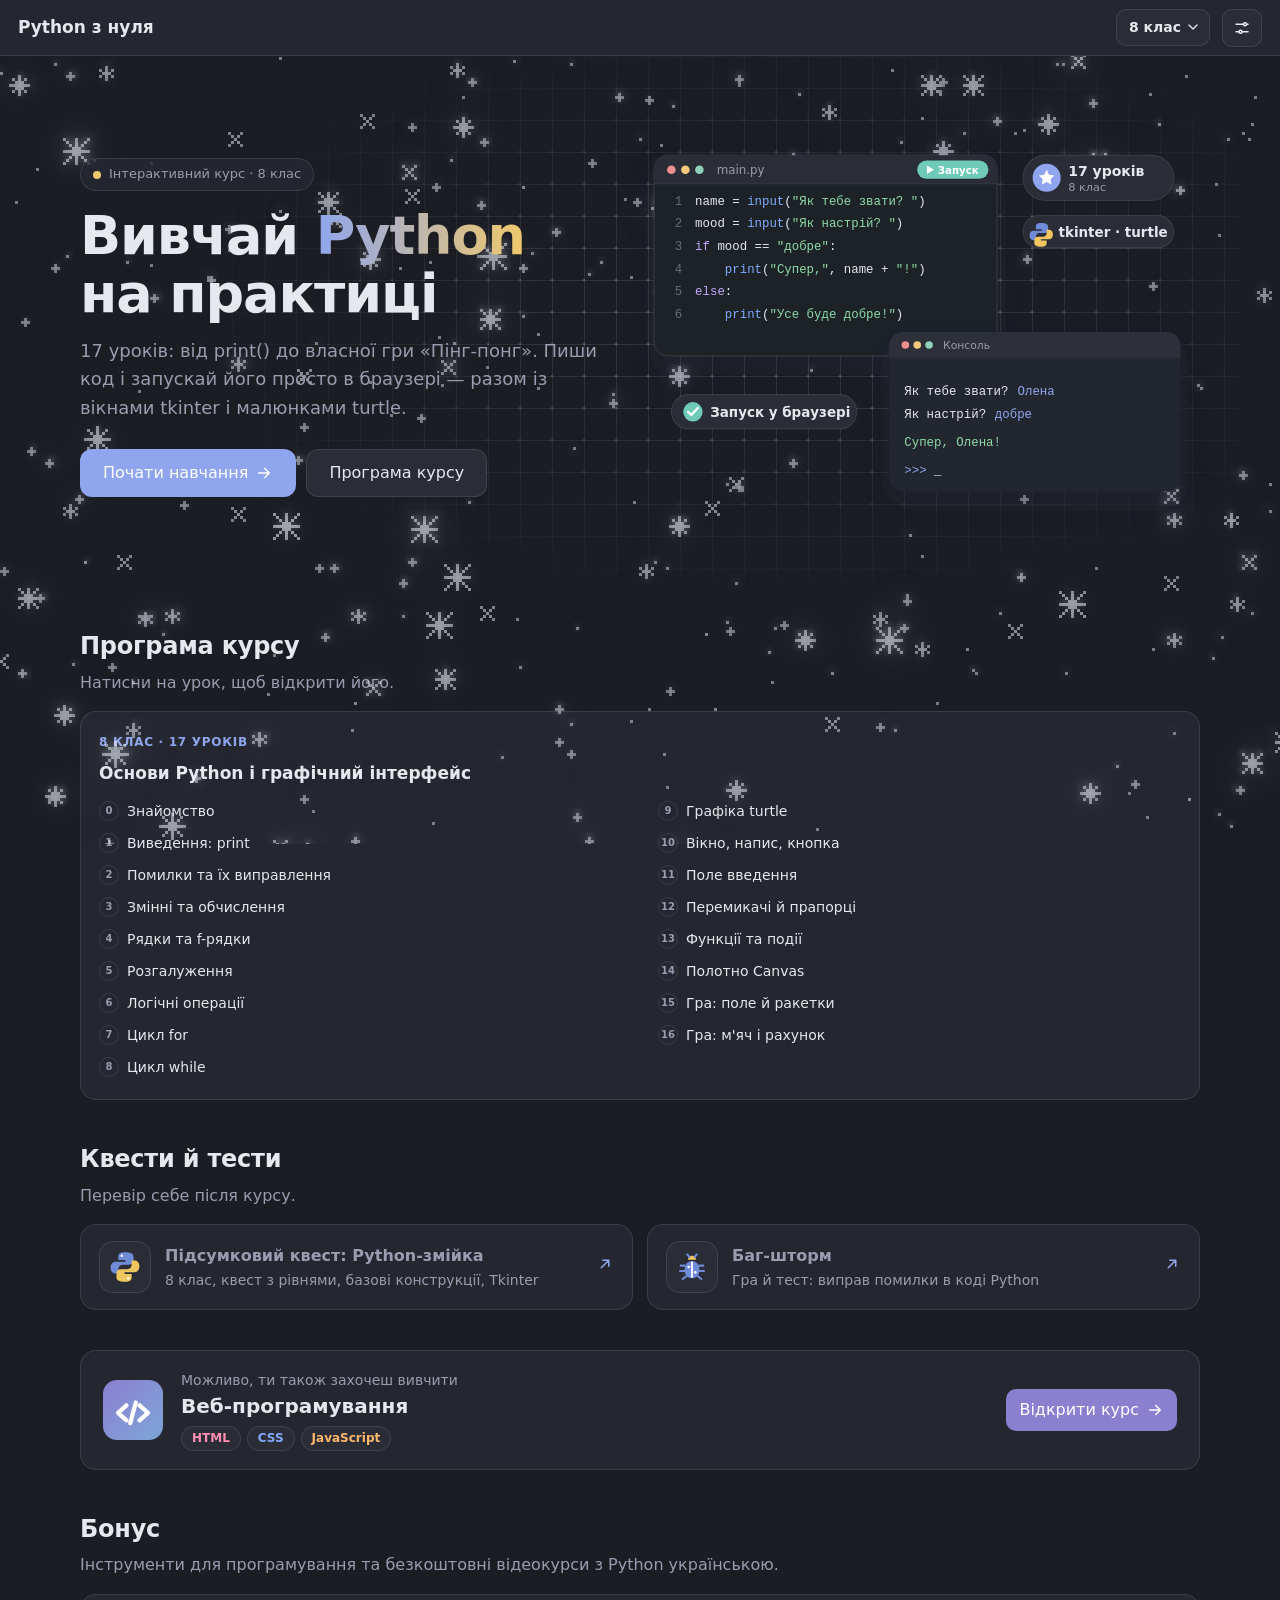
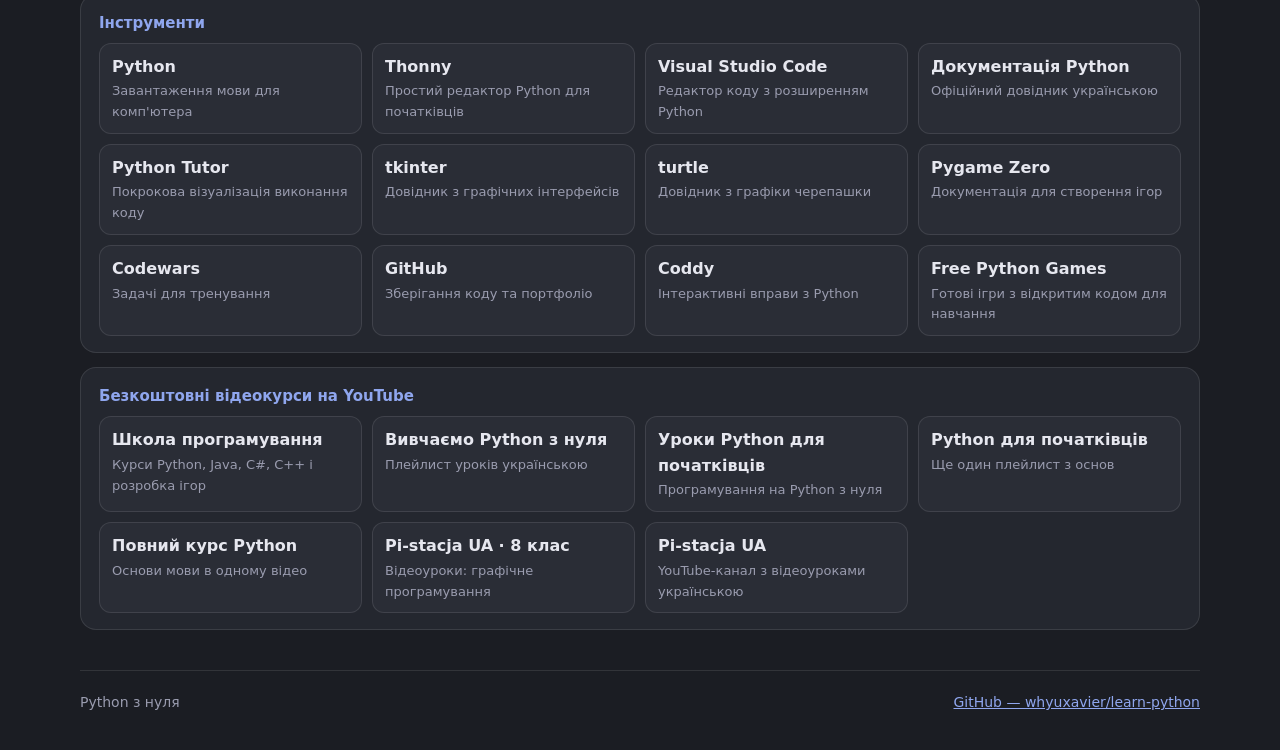
==== index.html @ 12833eaa "Здача роботи з класом і балом 1–12; надсилання в Google Таблицю вчителя (з чергою без інтернету) Co-" ====
<!DOCTYPE html>
<html lang="uk">
<head>
<meta charset="UTF-8">
<meta name="viewport" content="width=device-width, initial-scale=1.0">
<title>Python з нуля · 8 клас — безкоштовний курс програмування українською</title>
<link rel="icon" type="image/svg+xml" href="data:image/svg+xml,%3Csvg xmlns='http://www.w3.org/2000/svg' viewBox='0 0 64 64'%3E%3Cdefs%3E%3ClinearGradient id='g' x1='0' y1='0' x2='1' y2='1'%3E%3Cstop offset='0' stop-color='%236f8ad6'/%3E%3Cstop offset='1' stop-color='%2394a9e6'/%3E%3C/linearGradient%3E%3C/defs%3E%3Crect width='64' height='64' rx='15' fill='url(%23g)'/%3E%3Cpath d='M32 10c-9 0-11 3-11 7v6h12v3H15c-5 0-8 4-8 10s3 10 8 10h5v-7c0-5 3-8 8-8h11c4 0 7-3 7-7v-7c0-4-4-7-14-7z' fill='%23fff'/%3E%3Cpath d='M32 54c9 0 11-3 11-7v-6H31v-3h18c5 0 8-4 8-10s-3-10-8-10h-5v7c0 5-3 8-8 8H25c-4 0-7 3-7 7v7c0 4 4 7 14 7z' fill='%23f0c75e'/%3E%3Ccircle cx='27' cy='16' r='2.2' fill='%236f8ad6'/%3E%3Ccircle cx='37' cy='48' r='2.2' fill='%236f8ad6'/%3E%3C/svg%3E">
<meta name="description" content="Python з нуля для 8 класу — безкоштовний інтерактивний курс Python українською: 17 уроків, теорія, приклади й завдання, код запускається просто в браузері.">
<link rel="canonical" href="https://whyuxavier.github.io/learn-python/">
<link rel="manifest" href="manifest.json">
<meta name="theme-color" content="#6f8ad6">
<link rel="apple-touch-icon" href="icons/apple-touch-icon.png">
<meta name="apple-mobile-web-app-capable" content="yes">
<meta name="mobile-web-app-capable" content="yes">
<meta name="apple-mobile-web-app-title" content="Python 8 клас">
<meta property="og:type" content="website">
<meta property="og:locale" content="uk_UA">
<meta property="og:title" content="Python з нуля · 8 клас">
<meta property="og:description" content="17 інтерактивних уроків Python для 8 класу: пиши й запускай код просто в браузері.">
<meta property="og:url" content="https://whyuxavier.github.io/learn-python/">
<script type="application/ld+json">{"@context":"https://schema.org","@type":"Course","name":"Python з нуля · 8 клас","description":"Безкоштовний інтерактивний курс Python українською: 17 уроків з теорією, прикладами й практичними завданнями, код виконується в браузері.","inLanguage":"uk","url":"https://whyuxavier.github.io/learn-python/","isAccessibleForFree":true,"provider":{"@type":"Person","name":"Олександр Мрочко","url":"https://github.com/whyuxavier"},"hasCourseInstance":{"@type":"CourseInstance","courseMode":"online","courseWorkload":"PT32H"},"offers":{"@type":"Offer","price":"0","priceCurrency":"UAH","category":"Free"}}</script>
<link href="https://fonts.cdnfonts.com/css/fixel-display" rel="stylesheet">
<script>(()=>{try{const n=navigator,lite=(n.hardwareConcurrency&&n.hardwareConcurrency<=2)||(n.deviceMemory&&n.deviceMemory<=4)||matchMedia('(prefers-reduced-motion: reduce)').matches;
 if(lite)document.documentElement.classList.add('lite')}catch(e){}})();</script>
<link rel="stylesheet" href="style.css">
</head>
<body class="home">
<div class="app">
<header>
 <button class="ib" id="menu" aria-label="Меню курсу" aria-expanded="false"><svg viewBox="0 0 24 24"><path d="M4 6h16M4 12h16M4 18h16"/></svg></button>
 <h1><button id="logo" title="На головну">Python з нуля</button></h1>
 <div class="gsw"><button class="gsb" id="gsb" aria-haspopup="true" aria-expanded="false" aria-controls="gpop" title="Обрати клас">8 клас<svg viewBox="0 0 24 24" aria-hidden="true"><path d="M6 9l6 6 6-6"/></svg></button>
  <nav class="gpop" id="gpop" hidden aria-label="Курси"><a aria-current="page"><b>8 клас</b><span>Основи Python і вікна tkinter</span></a><a href="../learn-python-9/"><b>9 клас</b><span>Списки, словники, файли й ігри</span></a></nav></div>
 <button class="ib" id="homeBtn" hidden aria-label="На головну" title="На головну"><svg viewBox="0 0 24 24"><path d="M4 11l8-7 8 7M6 9.5V20h12V9.5"/></svg></button>
 <button class="ib sch" id="schB" hidden aria-label="Шкільний режим увімкнено" title="Шкільний режим: прогрес зникне після закриття браузера"><svg viewBox="0 0 24 24"><path d="M3 10l9-5 9 5-9 5z"/><path d="M7 12.5V17c0 1.2 2.2 2.5 5 2.5s5-1.3 5-2.5v-4.5"/></svg></button>
 <button class="ib" id="instB" hidden aria-label="Встановити застосунок" title="Встановити як застосунок"><svg viewBox="0 0 24 24"><rect x="6" y="2.5" width="12" height="19" rx="2.5"/><path d="M12 7v7M9 11l3 3 3-3M10.5 18.5h3"/></svg></button>
 <button class="ib" id="info" aria-label="Панель керування" title="Панель керування"><svg viewBox="0 0 24 24"><path d="M4 7h10M18 7h2M4 17h4M12 17h8"/><circle cx="16" cy="7" r="2"/><circle cx="10" cy="17" r="2"/></svg></button>
</header>
<aside id="side" aria-label="Навігація курсу">
 <button class="navh" id="navHome"><svg viewBox="0 0 24 24"><path d="M4 11l8-7 8 7M6 9.5V20h12V9.5"/></svg>Головна</button>
 <div class="pc"><span id="pct">0%</span><span id="cnt">0 / 17</span></div>
 <div class="pb" role="progressbar" aria-valuemin="0" aria-valuemax="100" id="pbar"><i></i></div>
 <nav id="nav"></nav>
</aside>
<main>
 <section class="col" id="lw" aria-label="Урок"><div class="card lh"><div class="lt" role="tablist" aria-label="Розділ уроку" id="ltabs"><button class="tab" role="tab" id="t-th" data-t="th" aria-controls="p-th">Теорія</button><button class="tab" role="tab" id="t-tk" data-t="tk" aria-controls="p-tk">Завдання</button></div></div><div id="lesson"></div></section>
 <div class="rz" id="rz" role="separator" aria-orientation="vertical" aria-label="Змінити ширину панелей" tabindex="0"></div>
 <section class="ws" aria-label="Робоча область">
  <div class="pane" id="p-ed">
   <div class="ph">
    
    <div class="ftabs" role="tablist" id="ftabs"></div>
    <span class="grow"></span>
    <div class="more"><button class="ib" id="more" aria-label="Інші дії" title="Інші дії" aria-haspopup="menu" aria-expanded="false"><svg viewBox="0 0 24 24"><circle cx="5" cy="12" r="1.3"/><circle cx="12" cy="12" r="1.3"/><circle cx="19" cy="12" r="1.3"/></svg></button>
     <div class="mm" id="mm" role="menu" hidden>
      <button class="mi" id="share" role="menuitem"><svg viewBox="0 0 24 24"><path d="M10 14a4 4 0 0 0 5.7 0l3-3a4 4 0 0 0-5.7-5.7l-1 1"/><path d="M14 10a4 4 0 0 0-5.7 0l-3 3a4 4 0 0 0 5.7 5.7l1-1"/></svg>Здати роботу</button>
      <button class="mi" id="copy" role="menuitem"><svg viewBox="0 0 24 24"><rect x="9" y="9" width="11" height="11" rx="2"/><path d="M5 15V5a2 2 0 0 1 2-2h10"/></svg>Скопіювати код</button>
      <button class="mi" id="dl" role="menuitem"><svg viewBox="0 0 24 24"><path d="M12 4v11M7 10l5 5 5-5M5 20h14"/></svg>Завантажити код</button>
      <button class="mi" id="reset" role="menuitem"><svg viewBox="0 0 24 24"><path d="M3 12a9 9 0 1 0 3-6.7L3 8M3 3v5h5"/></svg>Почати спочатку</button>
     </div></div>
    <button class="btn stop" id="stop" hidden title="Зупинити програму"><svg viewBox="0 0 24 24"><rect x="6" y="6" width="12" height="12" rx="2"/></svg><span>Стоп</span></button>
    <button class="btn run" id="run" title="Запустити (Ctrl+Enter)"><svg viewBox="0 0 24 24"><path d="M7 5v14l12-7z"/></svg><span id="runTx">Запустити</span></button>
   </div>
   <div class="ed"><div id="gut" aria-hidden="true"></div><div class="cw"><div id="eband"></div><pre id="hl" aria-hidden="true"></pre><textarea id="ta" spellcheck="false" autocapitalize="off" autocomplete="off" autocorrect="off" wrap="off" aria-label="Код Python"></textarea></div></div>
  </div>
  <div class="rzh" id="rzh" role="separator" aria-orientation="horizontal" aria-label="Змінити висоту редактора" tabindex="0"></div>
  <div class="pane" id="p-out">
   <div class="ph"><h3 id="outT">Результат</h3>
    <button class="ib" id="clr" hidden aria-label="Очистити" title="Очистити"><svg viewBox="0 0 24 24"><path d="M4 7h16M10 11v6M14 11v6M6 7l1 13h10l1-13M9 7V4h6v3"/></svg></button></div>
   <div class="out" id="out"><div class="kp" id="kp" aria-label="Клавіші"></div><div id="wins"></div><div id="con" tabindex="-1" aria-live="polite"></div></div>
   <div class="pgz" id="pgz" hidden></div>
  </div>
 </section>
</main>
</div>
<div id="home">
<div class="hm">
 <section class="hero" aria-labelledby="hh">
  <div>
   <span class="ebd"><i></i>Інтерактивний курс · 8 клас</span>
   <h2 id="hh">Вивчай <span>Python</span> на практиці</h2>
   <p class="ld">17 уроків: від print() до власної гри «Пінг-понг». Пиши код і запускай його просто в браузері — разом із вікнами tkinter і малюнками turtle.</p>
   <div class="cta">
    <button class="btn pr lg" id="start"><span id="startTx">Почати навчання</span><svg viewBox="0 0 24 24"><path d="M5 12h14M13 6l6 6-6 6"/></svg></button>
    <a class="btn lg" href="#program" id="toProg">Програма курсу</a>
   </div>
   <div class="hpr" id="hpr" hidden><span id="hprTx"></span><div class="pb"><i id="hprBar"></i></div></div>
  </div>
  <div class="hart"><svg class="art" viewBox="0 0 520 400" role="img" aria-label="Редактор з кодом Python і консоль, де програма веде короткий діалог з користувачем">
 <defs><filter id="hsh" x="-15%" y="-15%" width="130%" height="140%"><feDropShadow dx="0" dy="10" stdDeviation="12" flood-color="#3c3c64" flood-opacity=".18"/></filter><clipPath id="hc0"><rect class="tp" x="52" y="73" width="225" height="18" style="animation-duration:0.74s;animation-delay:0.40s;animation-timing-function:steps(31)"/></clipPath><clipPath id="hc1"><rect class="tp" x="52" y="94" width="204" height="18" style="animation-duration:0.67s;animation-delay:1.22s;animation-timing-function:steps(28)"/></clipPath><clipPath id="hc2"><rect class="tp" x="52" y="115" width="141" height="18" style="animation-duration:0.46s;animation-delay:1.98s;animation-timing-function:steps(19)"/></clipPath><clipPath id="hc3"><rect class="tp" x="80" y="136" width="197" height="18" style="animation-duration:0.65s;animation-delay:2.51s;animation-timing-function:steps(27)"/></clipPath><clipPath id="hc4"><rect class="tp" x="52" y="157" width="43" height="18" style="animation-duration:0.12s;animation-delay:3.24s;animation-timing-function:steps(5)"/></clipPath><clipPath id="hc5"><rect class="tp" x="80" y="178" width="176" height="18" style="animation-duration:0.58s;animation-delay:3.44s;animation-timing-function:steps(24)"/></clipPath><clipPath id="ha1"><rect class="tp" x="351" y="250" width="41" height="17" style="animation-duration:0.30s;animation-delay:5.00s;animation-timing-function:steps(5)"/></clipPath><clipPath id="ha2"><rect class="tp" x="330" y="272" width="41" height="17" style="animation-duration:0.30s;animation-delay:5.75s;animation-timing-function:steps(5)"/></clipPath></defs>
 <g class="h-ed">
  <rect class="w" x="14" y="40" width="318" height="186" rx="13" filter="url(#hsh)"/>
  <path class="tb" d="M14.5 53a12.5 12.5 0 0 1 12.5-12.5h293a12.5 12.5 0 0 1 12.5 12.5v13h-318z"/>
  <line class="bl" x1="14.5" y1="66.5" x2="331.5" y2="66.5"/>
  <circle cx="30" cy="53.5" r="4" fill="#ef8f8f"/><circle cx="43" cy="53.5" r="4" fill="#f3c97a"/><circle cx="56" cy="53.5" r="4" fill="#8fd1bd"/>
  <text x="72" y="57.5" class="mu" font-size="11">main.py</text>
  <g class="h-run pp" style="animation-delay:4.15s"><rect class="okf" x="258" y="45" width="66" height="17" rx="8.5"/><path class="wt" d="M267 49.5v8l6.5-4z"/><text class="wt" x="277" y="57.5" font-size="9.5" font-weight="600">Запуск</text></g>
<g class="cl" style="animation-delay:0.40s"><text x="40" y="86" class="mono sm num" text-anchor="end">1</text></g><text x="52" y="86" class="mono sm" xml:space="preserve" clip-path="url(#hc0)">name = <tspan class="cb">input</tspan>(<tspan class="cs">"Як тебе звати? "</tspan>)</text>
<g class="cl" style="animation-delay:1.22s"><text x="40" y="107" class="mono sm num" text-anchor="end">2</text></g><text x="52" y="107" class="mono sm" xml:space="preserve" clip-path="url(#hc1)">mood = <tspan class="cb">input</tspan>(<tspan class="cs">"Як настрій? "</tspan>)</text>
<g class="cl" style="animation-delay:1.98s"><text x="40" y="128" class="mono sm num" text-anchor="end">3</text></g><text x="52" y="128" class="mono sm" xml:space="preserve" clip-path="url(#hc2)"><tspan class="ck">if</tspan> mood == <tspan class="cs">"добре"</tspan>:</text>
<g class="cl" style="animation-delay:2.51s"><text x="40" y="149" class="mono sm num" text-anchor="end">4</text></g><text x="52" y="149" class="mono sm" xml:space="preserve" clip-path="url(#hc3)">    <tspan class="cb">print</tspan>(<tspan class="cs">"Супер,"</tspan>, name + <tspan class="cs">"!"</tspan>)</text>
<g class="cl" style="animation-delay:3.24s"><text x="40" y="170" class="mono sm num" text-anchor="end">5</text></g><text x="52" y="170" class="mono sm" xml:space="preserve" clip-path="url(#hc4)"><tspan class="ck">else</tspan>:</text>
<g class="cl" style="animation-delay:3.44s"><text x="40" y="191" class="mono sm num" text-anchor="end">6</text></g><text x="52" y="191" class="mono sm" xml:space="preserve" clip-path="url(#hc5)">    <tspan class="cb">print</tspan>(<tspan class="cs">"Усе буде добре!"</tspan>)</text>
 </g>
 <g class="h-con" style="animation-delay:4.45s">
  <rect class="term" x="232" y="204" width="270" height="148" rx="13" filter="url(#hsh)"/>
  <path class="tbar" d="M232 217a13 13 0 0 1 13-13h244a13 13 0 0 1 13 13v11h-270z"/>
  <circle cx="247" cy="216" r="3.5" fill="#ef8f8f"/><circle cx="258" cy="216" r="3.5" fill="#f3c97a"/><circle cx="269" cy="216" r="3.5" fill="#8fd1bd"/>
  <text x="282" y="219.5" font-size="10" fill="#9a9caf">Консоль</text>
  <text class="mono sm ol tt1" style="animation-delay:4.75s" x="246" y="262" xml:space="preserve">Як тебе звати? </text>
  <text class="mono sm tt2" font-weight="600" x="351" y="262" clip-path="url(#ha1)">Олена</text>
  <text class="mono sm ol tt1" style="animation-delay:5.50s" x="246" y="284" xml:space="preserve">Як настрій? </text>
  <text class="mono sm tt2" font-weight="600" x="330" y="284" clip-path="url(#ha2)">добре</text>
  <text class="mono sm ol tt3" style="animation-delay:6.25s" x="246" y="310">Супер, Олена!</text>
  <text class="mono sm ol tt2" style="animation-delay:6.45s" x="246" y="336">&gt;&gt;&gt; <tspan fill="#e6e7ef">_</tspan></text>
 </g>
 <g class="h-chip pp" style="animation-delay:6.60s">
  <rect class="chip" x="356" y="40" width="140" height="42" rx="21"/>
  <circle class="acf" cx="378" cy="61" r="13"/>
  <path class="wt" d="M378 53.5l2.2 4.6 5 .7-3.6 3.5.9 5-4.5-2.4-4.5 2.4.9-5-3.6-3.5 5-.7z"/>
  <text x="398" y="59" font-size="13" font-weight="600">17 уроків</text><text x="398" y="73" class="mu" font-size="10.5">8 клас</text>
 </g>
 <g class="h-chip pp" style="animation-delay:6.70s">
  <rect class="chip" x="356" y="96" width="140" height="30" rx="15"/>
  <path d="M373 103c-4 0-5 1.4-5 3.2v2.6h5.3v1.3h-7.5c-2.2 0-3.6 1.8-3.6 4.4s1.4 4.4 3.6 4.4h2.2v-3.1c0-2.2 1.3-3.5 3.5-3.5h4.8c1.8 0 3.1-1.3 3.1-3.1v-3c0-1.8-1.8-3.2-6.4-3.2z" fill="#6f8ad6"/>
  <path d="M373 125c4 0 5-1.4 5-3.2v-2.6h-5.3v-1.3h7.5c2.2 0 3.6-1.8 3.6-4.4s-1.4-4.4-3.6-4.4H378v3.1c0 2.2-1.3 3.5-3.5 3.5h-4.8c-1.8 0-3.1 1.3-3.1 3.1v3c0 1.8 1.8 3.2 6.4 3.2z" fill="#f0c75e"/>
  <text x="389" y="116" font-size="12.5" font-weight="600">tkinter · turtle</text>
 </g>
 <g class="h-chip pp" style="animation-delay:6.80s">
  <rect class="chip" x="30" y="262" width="172" height="32" rx="16"/>
  <circle class="okf" cx="50" cy="278" r="9"/><path d="M45.5 278l3 3 6-6.5" fill="none" stroke="#fff" stroke-width="2.2" stroke-linecap="round" stroke-linejoin="round"/>
  <text x="66" y="282.5" font-size="12.5" font-weight="600">Запуск у браузері</text>
 </g>
</svg></div>
 </section>
 <section class="sec" id="program" aria-labelledby="ph"><h3 id="ph">Програма курсу</h3><p>Натисни на урок, щоб відкрити його.</p><div class="mods" id="mods"></div></section>
 <section class="sec" id="quests" aria-labelledby="qh"><h3 id="qh">Квести й тести</h3><p>Перевір себе після курсу.</p><div class="qs" id="qlist"></div></section>
 <section class="sec" aria-label="Інші курси"><a class="card promo" id="promo" href="https://whyuxavier.github.io/learn-web/" target="_blank" rel="noopener noreferrer">
  <span class="pi"><svg viewBox="0 0 64 64"><defs><linearGradient id="pwg" x1="0" y1="0" x2="1" y2="1"><stop offset="0" stop-color="#8b7fd0"/><stop offset="1" stop-color="#7ea6d8"/></linearGradient></defs><rect width="64" height="64" rx="15" fill="url(#pwg)"/><path d="M25 27l-9 8 9 8M39 27l9 8-9 8M35 24l-6 22" fill="none" stroke="#fff" stroke-width="4.5" stroke-linecap="round" stroke-linejoin="round"/></svg></span>
  <span class="pt"><small>Можливо, ти також захочеш вивчити</small><b>Веб-програмування</b><span class="tags"><i>HTML</i><i>CSS</i><i>JavaScript</i></span></span>
  <span class="btn pr pgo">Відкрити курс<svg viewBox="0 0 24 24"><path d="M5 12h14M13 6l6 6-6 6"/></svg></span>
 </a></section>
 <section class="sec" aria-labelledby="bh"><h3 id="bh">Бонус</h3><p>Інструменти для програмування та безкоштовні відеокурси з Python українською.</p><div class="hcards" id="bonus"></div></section>
 <footer class="hf"><span>Python з нуля</span><a href="https://github.com/whyuxavier/learn-python" target="_blank" rel="noopener noreferrer">GitHub — whyuxavier/learn-python</a></footer>
</div>
</div>
<div class="modal" id="modal" hidden role="dialog" aria-modal="true" aria-labelledby="mt"><div class="card mc">
<button class="ib mx" id="mclose" aria-label="Закрити"><svg viewBox="0 0 24 24"><path d="M6 6l12 12M18 6L6 18"/></svg></button>
<h2 id="mt">Панель керування</h2>
<div class="pset"><div class="prow"><span>Тема</span><div class="seg" id="theme" role="group" aria-label="Тема"></div></div>
<div class="prow"><span>Розмір тексту</span><div class="seg" id="fsz" role="group" aria-label="Розмір тексту"><button type="button" data-v="1" aria-pressed="true">A</button><button type="button" data-v="1.15" aria-pressed="false" style="font-size:1.15em">A</button><button type="button" data-v="1.3" aria-pressed="false" style="font-size:1.3em">A</button></div></div>
<label class="sw" style="margin-top:0"><span>Підказки в редакторі<small>Команди й параметри під час набору коду</small></span><input type="checkbox" id="acT" role="switch"></label><label class="sw"><span>Шкільний комп'ютер<small>Прогрес зникає після закриття браузера</small></span><input type="checkbox" id="schT" role="switch"></label></div>
<div class="mode" hidden><h3>Мій прогрес</h3>
<div class="row"><button class="btn" id="pSave"><svg viewBox="0 0 24 24"><path d="M12 4v11M7 10l5 5 5-5M5 20h14"/></svg>Зберегти у файл</button><button class="btn" id="pLoad"><svg viewBox="0 0 24 24"><path d="M12 20V9M7 14l5-5 5 5M5 4h14"/></svg>Відкрити файл</button></div>
<input type="file" id="pFile" accept=".json,application/json" hidden></div>
<div class="mode" id="instM"><h3>Застосунок</h3><p id="instTx" style="margin:0 0 10px;font-size:14px;color:var(--mu)">Встанови курс на комп'ютер чи телефон: окреме вікно, значок на робочому столі й робота без інтернету.</p>
<div class="row"><button class="btn pr" id="instGo"><svg viewBox="0 0 24 24"><rect x="6" y="2.5" width="12" height="19" rx="2.5"/><path d="M12 7v7M9 11l3 3 3-3M10.5 18.5h3"/></svg>Встановити застосунок</button></div></div>
<details class="more pab"><summary>Про курс і правила</summary><p>Курс Python для 8 класу: 17 уроків, код запускається в браузері. Інший клас — кнопка «8 клас» угорі.</p><ul>
<li>Проходь уроки по черзі.</li>
<li>Прочитай «Теорію» і виконай «Завдання».</li>
<li>Щоб здати роботу: ⋯ → «Здати роботу» → посилання в Google Classroom.</li>
</ul></details>
<a class="btn gh" href="https://github.com/whyuxavier/learn-python" target="_blank" rel="noopener noreferrer"><svg viewBox="0 0 24 24"><path d="M12 3l2.8 5.8 6.2.9-4.5 4.4 1.1 6.2L12 17.3 6.4 20.3l1.1-6.2L3 9.7l6.2-.9z"/></svg>Репозиторій на GitHub</a><p style="margin:12px 0 0;font-size:13px;color:var(--mu)">Створено з використанням ШІ.</p></div></div>
<div class="modal" id="shm" hidden role="dialog" aria-modal="true" aria-labelledby="sht"><div class="card mc">
<button class="ib mx" id="shclose" aria-label="Закрити"><svg viewBox="0 0 24 24"><path d="M6 6l12 12M18 6L6 18"/></svg></button>
<h2 id="sht">Здати роботу</h2>
<p id="shl" class="shs"></p>
<label class="fl" for="shn">Ім'я та прізвище</label>
<input class="fi" id="shn" maxlength="60" autocomplete="name" placeholder="Наприклад: Леонід Каденюк">
<label class="fl" for="shk">Клас</label>
<input class="fi" id="shk" maxlength="10" autocomplete="off" list="shkl" placeholder="8-А">
<datalist id="shkl"><option value="8-А"><option value="8-Б"><option value="8-В"><option value="8-Г"><option value="8-Д"></datalist>
<button class="btn pr" id="shgo">Здати роботу</button>
<div id="shres" hidden>
<p class="shsc" id="shsc"></p>
<p class="shst" id="shst" hidden></p>
<input class="fi" id="shu" readonly aria-label="Посилання на роботу">
<button class="btn pr" id="shcp">Копіювати посилання</button>
<p class="shs">Посилання для Google Classroom: встав його в завдання. Якщо зміниш код — здай роботу ще раз.</p>
</div></div></div>
<div class="modal" id="insm" hidden role="dialog" aria-modal="true" aria-labelledby="inst"><div class="card mc ins">
<button class="ib mx" id="insclose" aria-label="Закрити"><svg viewBox="0 0 24 24"><path d="M6 6l12 12M18 6L6 18"/></svg></button>
<h2 id="inst">Встановити застосунок</h2>
<div id="insBody"></div>
<p style="margin:12px 0 0;font-size:13px;color:var(--mu)">Після встановлення курс відкривається з окремого значка й працює навіть без інтернету. Прогрес зберігається.</p>
</div></div>
<div id="toast" role="status" aria-live="polite"></div>
<script src="lessons.js"></script>
<script src="script.js"></script>
</body>
</html>
---- style.css ----
/* Python з нуля — стилі курсу */
:root{--bg:#f4f5fa;--bg2:#ecf1f8;--sf:rgba(255,255,255,.74);--sf2:#fbfcff;--tx:#23242e;--mu:#676a7d;--bd:rgba(60,64,100,.13);--ac:#6f8ad6;--ac2:#d9aa3c;--gold:#f0c75e;--mint:#8fd1bd;--ed:#fcfcff;--sh:0 4px 18px rgba(60,64,110,.08);--ok:#4fae93;--er:#d0566a;--sb:rgba(100,110,160,.35);--cn:#f7f8fc}
[data-theme=dark]{--bg:#1b1d23;--bg2:#1f2229;--sf:rgba(39,42,51,.76);--sf2:#2a2d36;--tx:#e6e7ef;--mu:#9a9caf;--bd:rgba(255,255,255,.1);--ac:#8fa6ee;--ac2:#f0c96a;--gold:#f0c96a;--mint:#6fcbb8;--ed:#1e2026;--sh:0 4px 18px rgba(0,0,0,.3);--ok:#6fcbb8;--er:#ff8a9a;--sb:rgba(200,205,230,.25);--cn:#181a1f}
*{box-sizing:border-box}
[hidden]{display:none!important}
html,body{margin:0;height:100%}
body{font-family:"Fixel Display","Fixel Variable",system-ui,-apple-system,"Segoe UI",Roboto,sans-serif;font-size:16px;line-height:1.6;color:var(--tx);background:linear-gradient(135deg,var(--bg),var(--bg2));transition:background .3s,color .3s;overflow-x:hidden}
button{font:inherit;color:inherit;cursor:pointer}
button:disabled{cursor:default;opacity:.5}
:focus-visible{outline:2px solid var(--ac);outline-offset:2px}
.app{display:grid;grid-template-columns:280px 1fr;grid-template-rows:56px 1fr;height:100vh}
header{grid-column:1/-1;display:flex;align-items:center;gap:12px;padding:0 18px;background:var(--sf);backdrop-filter:blur(12px);border-bottom:1px solid var(--bd)}
header h1{font-size:17px;margin:0;flex:1;min-width:0}
header h1 button{border:0;background:none;padding:0;font:inherit;font-weight:600;text-align:left;display:block;max-width:100%;white-space:nowrap;overflow:hidden;text-overflow:ellipsis}
header h1 button:hover{color:var(--ac)}
.ib,.btn{border:1px solid var(--bd);background:var(--sf2);border-radius:10px;padding:7px 12px;min-height:38px;transition:.2s}
.ib{width:40px;padding:0;display:grid;place-items:center;flex:none}
.ib:hover,.btn:hover{border-color:var(--ac)}
.btn{display:inline-flex;align-items:center;gap:7px;justify-content:center}
.btn.pr{background:var(--ac);color:#fff;border-color:transparent}
.btn.pr:hover{filter:brightness(1.06)}
.btn.done{background:var(--ok);color:#fff;border-color:transparent}
svg{width:18px;height:18px;fill:none;stroke:currentColor;stroke-width:2;stroke-linecap:round;stroke-linejoin:round}
aside{background:var(--sf);backdrop-filter:blur(12px);border-right:1px solid var(--bd);padding:16px;overflow:auto;transition:transform .25s}
.pb{height:8px;background:var(--bd);border-radius:8px;overflow:hidden;margin:6px 0 4px}
.pb i{display:block;height:100%;width:0;background:linear-gradient(90deg,var(--ac),var(--mint));transition:width .3s}
.pc{display:flex;justify-content:space-between;color:var(--mu);font-size:13px;margin-bottom:14px}
.mod{font-size:12px;letter-spacing:.06em;text-transform:uppercase;color:var(--mu);margin:16px 6px 6px}
button.mod{display:flex;align-items:center;justify-content:space-between;width:calc(100% - 12px);border:0;background:none;padding:2px 0;font-family:inherit;text-align:left;border-radius:6px}
button.mod:hover{color:var(--tx)}button.mod svg{width:14px;height:14px;fill:none;stroke:currentColor;stroke-width:2.2;stroke-linecap:round;stroke-linejoin:round;transition:transform .2s}
button.mod[aria-expanded=false] svg{transform:rotate(-90deg)}
.li{display:flex;align-items:center;gap:8px;width:100%;text-align:left;border:0;background:none;padding:7px 10px;border-radius:10px;font-size:14px;line-height:1.35}
.li:hover{background:var(--sf2)}
.li[aria-current=true]{background:var(--sf2);box-shadow:inset 3px 0 0 var(--ac);font-weight:600}
.li b{width:18px;height:18px;flex:none;border-radius:50%;border:1.5px solid var(--bd);display:grid;place-items:center}
.li.d b{background:var(--ok);border-color:var(--ok);color:#fff}
.li b svg{width:11px;height:11px;stroke-width:3;opacity:0}.li.d b svg{opacity:1}
.li.bn b{border-color:var(--ac);color:var(--ac)}.li.bn b svg{opacity:1}
main{display:grid;grid-template-columns:var(--lc,minmax(0,1fr)) 10px minmax(0,1.15fr);gap:6px;padding:16px;overflow:hidden;min-height:0}
.col{overflow:auto;min-height:0;display:flex;flex-direction:column;gap:14px}
.card{background:var(--sf);backdrop-filter:blur(10px);border:1px solid var(--bd);border-radius:16px;box-shadow:var(--sh);padding:16px 18px}
.card h2{font-size:15px;margin:0 0 8px;color:var(--ac)}
h2.t{font-size:22px;color:var(--tx);line-height:1.3;margin:0}
.card p{margin:.5em 0}
.task{border-left:4px solid var(--mint)}
.th li{margin:3px 0}
.th table{border-collapse:collapse;margin:10px 0;font:13px ui-monospace,"Cascadia Mono",Consolas,monospace}.th th,.th td{border:1px solid var(--bd);padding:4px 12px;text-align:center}.th th{background:var(--bd);font-weight:600}
code,kbd{font-family:ui-monospace,"Cascadia Mono",Consolas,Menlo,monospace;background:var(--bd);border-radius:5px;padding:1px 5px;font-size:.88em}
pre{margin:8px 0;padding:12px;background:var(--ed);border:1px solid var(--bd);border-radius:10px;overflow:auto;font:13px/1.55 ui-monospace,"Cascadia Mono",Consolas,Menlo,monospace;tab-size:4}
pre code{background:none;padding:0;font-size:inherit}
.nav{display:flex;gap:8px;flex-wrap:wrap;padding-bottom:4px}
.nav .sp{flex:1}
.ws{display:flex;flex-direction:column;gap:12px;min-height:0;height:100%}
.pane{display:flex;flex-direction:column;min-height:200px;flex:1;background:var(--sf);border:1px solid var(--bd);border-radius:16px;box-shadow:var(--sh);overflow:hidden}
#p-out{flex:1.15}#p-out.shut{flex:none}
.ph{display:flex;align-items:center;gap:6px;padding:8px 10px;border-bottom:1px solid var(--bd);flex-wrap:wrap;min-height:55px}
.ph h3{font-size:14px;margin:0 auto 0 4px;font-weight:600;white-space:nowrap}
.ph .grow{flex:1}
.more{position:relative}
.mm{position:absolute;right:0;top:calc(100% + 6px);z-index:40;min-width:210px;padding:6px;background:var(--sf2);border:1px solid var(--bd);border-radius:12px;box-shadow:0 10px 28px rgba(20,24,50,.18)}
.mi{display:flex;align-items:center;gap:10px;width:100%;border:0;background:none;padding:9px 10px;border-radius:8px;font:inherit;font-size:14.5px;color:var(--tx);text-align:left;cursor:pointer}
.mi:hover,.mi:focus-visible{background:var(--bd)}.mi svg{width:18px;height:18px;flex:none}
.navh{display:flex;align-items:center;gap:8px;width:100%;border:0;background:none;padding:6px 6px 12px;font:inherit;font-size:14.5px;color:var(--mu);cursor:pointer;text-align:left}.navh:hover{color:var(--ac)}.navh svg{width:17px;height:17px}
.ftabs{display:flex;gap:2px;align-items:center;flex-wrap:wrap;min-width:0}
.tab{border:0;background:none;padding:5px 10px;border-radius:8px;font-size:13.5px;min-height:32px;font-family:ui-monospace,Consolas,monospace;display:inline-flex;align-items:center;gap:4px}
.tab[aria-selected=true]{background:var(--ac);color:#fff}
.tab .x{width:16px;height:16px;border-radius:4px;display:grid;place-items:center;opacity:.7}.tab .x:hover{opacity:1;background:rgba(0,0,0,.15)}
.tab .x svg{width:11px;height:11px}
.run{background:var(--ok);color:#fff;border-color:transparent;font-weight:600}
.run svg{fill:currentColor;stroke:none}
.stop{background:var(--er);color:#fff;border-color:transparent}
.stop svg{fill:currentColor;stroke:none}
.ed{display:flex;flex:1;min-height:0;background:var(--ed);font:14px/21px ui-monospace,"Cascadia Mono",Consolas,Menlo,monospace}
#gut{padding:10px 8px 24px;text-align:right;color:var(--mu);background:rgba(128,128,150,.07);border-right:1px solid var(--bd);overflow:hidden;user-select:none;white-space:pre;min-width:42px}
#gut .er{color:var(--er);font-weight:600}
.cw{position:relative;flex:1;min-width:0;overflow:hidden}
#hl,#ta{position:absolute;inset:0;margin:0;padding:10px 12px;font:inherit;white-space:pre;tab-size:4;border:0;border-radius:0}
#hl{overflow:hidden;pointer-events:none;color:var(--tx);background:none;padding-bottom:40px;padding-right:40px}
#ta{color:transparent;caret-color:var(--tx);background:transparent;overflow:auto;resize:none;outline:0;z-index:1}
.acl,.act{position:fixed;z-index:70;background:var(--sf2);border:1px solid var(--bd);border-radius:10px;box-shadow:0 8px 24px rgba(20,24,50,.16);font:13px/1.45 ui-monospace,"Cascadia Mono",Consolas,Menlo,monospace;color:var(--tx)}
.acl{max-height:186px;overflow-y:auto;min-width:180px;max-width:min(440px,calc(100vw - 16px));padding:4px}
.aci{display:flex;gap:8px;align-items:baseline;padding:4px 8px;border-radius:7px;cursor:pointer;white-space:nowrap;overflow:hidden;text-overflow:ellipsis}
.aci code,.act code{background:none;padding:0;border-radius:0}.aci code{font:inherit;font-weight:600}.aci span{color:var(--mu);overflow:hidden;text-overflow:ellipsis}.aci.on{background:var(--ac);color:#fff}.aci.on span{color:rgba(255,255,255,.8)}
.act{max-width:min(460px,calc(100vw - 16px));padding:6px 10px;pointer-events:none}.act code{font:inherit;white-space:pre-wrap}.act span{color:var(--mu)}.act b{color:var(--ac);font-weight:600}
.act small{display:block;font:12px/1.4 "Fixel Display",system-ui,sans-serif;color:var(--mu);margin-top:2px}
#ta::selection{background:rgba(111,138,214,.35)}
#ta:focus-visible{outline:0;box-shadow:inset 0 0 0 2px var(--ac)}
#eband{position:absolute;left:0;right:0;height:21px;background:rgba(208,86,106,.14);border-left:3px solid var(--er);pointer-events:none;display:none}
:root{--c-k:#7a4fd0;--c-b:#2f6fc0;--c-s:#2a8450;--c-c:#8a8aa0;--c-n:#b5651d;--c-f:#1f7f9a;--c-d:#c2397f;--c-x:#a85d12}
[data-theme=dark]{--c-k:#c4a7ff;--c-b:#82aaff;--c-s:#8fd9a8;--c-c:#7a7f90;--c-n:#ffb86c;--c-f:#5ed4c8;--c-d:#ff8fb1;--c-x:#f3c97a}
:is(#hl,pre) .k{color:var(--c-k)}:is(#hl,pre) .b{color:var(--c-b)}:is(#hl,pre) .s{color:var(--c-s)}:is(#hl,pre) .c{color:var(--c-c);font-style:italic}:is(#hl,pre) .n{color:var(--c-n)}:is(#hl,pre) .f{color:var(--c-f)}:is(#hl,pre) .d{color:var(--c-d)}:is(#hl,pre) .x{color:var(--c-x)}
#lesson{display:flex;flex-direction:column;gap:14px}
.lh{display:flex;align-items:center;justify-content:space-between;gap:8px;padding:8px 10px;position:sticky;top:0;z-index:5;background:var(--sf2)}
.lt{display:flex;gap:4px}.lt .tab{font-family:inherit;font-size:14px;font-weight:600;padding:5px 16px;min-height:34px}
.lt .tab i{display:inline-block;width:7px;height:7px;border-radius:50%;background:var(--mint,#8fd1bd);margin-left:3px}
.lp{display:flex;flex-direction:column;gap:14px}.lp[hidden]{display:none}
.tonext{align-self:flex-end}
body.sv .lt{visibility:hidden}
#lw.shut .lt{visibility:hidden}
.pane.shut{flex:none;min-height:0}.pane.shut>:not(.ph){display:none}
#lw.shut #lesson{display:none}#lw.shut{overflow:visible}
.cv svg{transition:transform .2s}.shut .cv svg{transform:rotate(-90deg)}
.cmd{display:flex;gap:12px;align-items:baseline;padding:7px 0;border-top:1px solid var(--bd)}
.cmd:first-of-type{border-top:0}.cmd code{flex:0 0 42%;white-space:normal;word-break:break-word}.cmd span{flex:1;font-size:14px}
.ref{font-size:12px;color:var(--mu);border:1px solid var(--bd);border-radius:999px;padding:2px 10px;white-space:nowrap;margin-top:8px;display:inline-block}
.exh{display:flex;align-items:center;justify-content:space-between;gap:8px}.exh h2{margin:0}
.exh.nx{margin-top:16px;padding-top:14px;border-top:1px solid var(--bd)}
.exd{font-size:14px;color:var(--mu);margin:6px 0 0!important}
.sit{margin:8px 0 0!important;padding-left:12px;border-left:3px solid var(--ac2);color:var(--mu);font-size:15px;line-height:1.5}
.gd{display:grid;grid-template-columns:150px 1fr;gap:14px;align-items:center;margin:14px 0}.gd svg{width:100%;height:auto;display:block;stroke:none;stroke-width:1}.gd p{margin:0!important}
@media(max-width:520px){.gd{grid-template-columns:1fr}.gd svg{max-width:180px}}
.exh .btn{min-height:32px;padding:4px 10px;font-size:13.5px}
.exh .acts{display:flex;gap:8px;flex:none}
.chk{list-style:none;padding:0;margin:8px 0 4px}
.chk li{margin:0}
.chk label{display:flex;gap:10px;align-items:flex-start;padding:5px 0;cursor:pointer}
.chk input{appearance:none;width:19px;height:19px;flex:none;margin:2px 0 0;border:1.5px solid var(--sb);border-radius:6px;display:grid;place-items:center;background:var(--sf2);cursor:pointer}
.chk input::after{content:"";width:9px;height:5px;border:2.5px solid #fff;border-top:0;border-right:0;transform:rotate(-45deg) translate(1px,-1px);opacity:0}
.chk input:checked{background:var(--ok);border-color:var(--ok)}.chk input:checked::after{opacity:1}
.chk input:checked+span{color:var(--mu)}
.chk .ai{width:13px;height:13px;margin-left:6px;vertical-align:-1px;fill:var(--ac);stroke:none;opacity:.7}
.warn{border-left:4px solid var(--gold)}.warn ul{margin:4px 0;padding-left:20px}.warn li{margin:5px 0;font-size:15px}
h3.sub{font-size:13px;text-transform:uppercase;letter-spacing:.05em;color:var(--mu);margin:14px 0 4px}
pre.io{font-size:13px;white-space:pre-wrap;background:var(--cn)}
.hints{display:flex;flex-direction:column;gap:6px;margin-top:10px}
.hints details{border:1px solid var(--bd);border-radius:10px;background:var(--sf2);padding:0 12px}
.hints summary{cursor:pointer;padding:8px 0;font-weight:600;font-size:14px;color:var(--ac);list-style:none}
.hints summary::-webkit-details-marker{display:none}
.hints summary::before{content:"💡 "}
.hints details[open] summary{border-bottom:1px solid var(--bd)}
.hints p{margin:8px 0 10px;font-size:15px}
.hint{font-size:14px;color:var(--mu)}
.modal{position:fixed;inset:0;background:rgba(0,0,0,.4);display:grid;place-items:center;z-index:60;padding:16px}
.modal[hidden]{display:none}.mc{max-width:460px;width:100%;background:var(--sf2);position:relative;max-height:calc(100vh - 32px);overflow:auto}.mx{position:absolute;top:10px;right:10px;width:32px;height:32px;min-height:32px}.mc h2{padding-right:36px}
.mc a{color:var(--ac)}.mc .btn{margin-top:6px}
.fl{display:block;font-size:14px;color:var(--mu);margin:10px 0 4px}
.fi{width:100%;min-height:40px;padding:8px 12px;border:1px solid var(--bd);border-radius:10px;background:var(--sf);color:var(--tx);font:inherit;font-size:14px}
.fi:focus{outline:2px solid var(--ac);outline-offset:1px}
#shm .btn{width:100%;margin-top:10px;justify-content:center}#shres{margin-top:14px}.shs{font-size:14px;color:var(--mu);margin:8px 0 0}
body.sv aside,body.sv #share,body.sv #reset,body.sv #addf,body.sv .tab .x{display:none!important}
body.sv .app{grid-template-columns:minmax(0,1fr)}body.sv main{grid-column:1}
.svh{border-left:4px solid var(--ac)}.svh .who{font-size:20px;font-weight:600;margin:2px 0}.svh .meta{color:var(--mu);font-size:14px}
.svh .acts{display:flex;flex-wrap:wrap;gap:8px;margin-top:12px}.svh .acts .btn{flex:1 1 180px;justify-content:center}
.mc h3{font-size:15px;margin:14px 0 4px}.mc ul{margin:4px 0 8px;padding-left:20px}.mc li{margin:3px 0}
.gh{display:inline-flex;align-items:center;gap:8px;text-decoration:none;color:var(--tx)!important}
.gh svg{color:#e3b341;fill:#e3b341;stroke:#e3b341}
@media(min-width:1101px){.app.noside{grid-template-columns:1fr}.app.noside aside{display:none}.app.noside main{grid-column:1}main.nol{grid-template-columns:minmax(0,260px) 10px minmax(0,1fr)}}
#toast{position:fixed;bottom:22px;left:50%;transform:translate(-50%,20px);background:var(--tx);color:var(--bg);padding:9px 18px;border-radius:10px;opacity:0;transition:.25s;pointer-events:none;z-index:70}
#toast.on{opacity:1;transform:translate(-50%,0)}
*{scrollbar-width:thin;scrollbar-color:var(--sb) transparent}
::-webkit-scrollbar{width:10px;height:10px}::-webkit-scrollbar-track{background:transparent}::-webkit-scrollbar-corner{background:transparent}
::-webkit-scrollbar-thumb{background:var(--sb);border-radius:10px;border:2px solid transparent;background-clip:padding-box}
.rz{cursor:col-resize;position:relative;touch-action:none;border-radius:6px}
.rz::after{content:"";position:absolute;left:3px;top:50%;height:48px;width:4px;margin-top:-24px;border-radius:4px;background:var(--bd)}
.rz:hover::after,.rz:focus-visible::after,.drag .rz::after{background:var(--ac)}
body.drag{user-select:none;cursor:col-resize}
.lks{display:grid;grid-template-columns:repeat(auto-fill,minmax(210px,1fr));gap:10px}
.lk{display:flex;flex-direction:column;gap:2px;padding:10px 12px;border:1px solid var(--bd);border-radius:12px;background:var(--sf2);color:inherit;text-decoration:none}
.lk:hover{border-color:var(--ac)}.lk span{font-size:13px;color:var(--mu)}

/* ---------- результат ---------- */
.out{flex:1;min-height:0;display:flex;flex-direction:column;overflow:auto;background:var(--cn)}
#wins{display:flex;flex-wrap:wrap;gap:14px;padding:14px;align-items:flex-start;border-bottom:1px solid var(--bd);position:relative}
#wins:empty{display:none}
#con{flex:1;margin:0;padding:10px 14px 16px;font:13.5px/1.55 ui-monospace,"Cascadia Mono",Consolas,Menlo,monospace;white-space:pre-wrap;word-break:break-word;min-height:90px;outline:0}
#con .in{color:var(--ac);font-weight:600}
#con .err,#con .warn{color:var(--er)}#con .warn{color:var(--c-x)}
#con .sys{color:var(--mu)}
#con input{font:inherit;color:var(--ac);font-weight:600;background:transparent;border:0;border-bottom:1.5px dashed var(--ac);outline:0;padding:0 2px;min-width:8ch;width:calc(100% - 4ch);max-width:36ch}
.eb{display:block;margin:6px 0;padding:8px 12px;border:1px solid rgba(208,86,106,.35);border-left:4px solid var(--er);border-radius:10px;background:rgba(208,86,106,.07);white-space:normal;font-family:"Fixel Display",system-ui,sans-serif;font-size:14px;line-height:1.45;cursor:pointer}
.eb b{color:var(--er)}.eb .h{display:block;margin-top:2px}.eb code{display:block;margin-top:5px;background:none;padding:0;color:var(--mu);font-size:12px;white-space:pre-wrap}
.eb.st{border-color:var(--bd);border-left-color:var(--mu);background:transparent;cursor:default}.eb.st b{color:var(--mu)}
.spin{display:inline-block;width:12px;height:12px;border:2px solid var(--bd);border-top-color:var(--ac);border-radius:50%;animation:sp 1s linear infinite;vertical-align:-1px;margin-right:6px}
@keyframes sp{to{transform:rotate(360deg)}}
.pgz{padding:16px 18px;overflow:auto;font-size:15px}
.pgz a{color:var(--ac)}.pgz ol{padding-left:22px;margin:8px 0}.pgz li{margin:7px 0}.pgz h4{margin:0 0 4px;font-size:16px}
.kp{display:none;gap:6px;justify-content:center;padding:10px;border-bottom:1px solid var(--bd);flex-wrap:wrap}
.kp.on{display:flex}
.kp button{min-width:52px;min-height:44px;border:1px solid var(--bd);border-radius:12px;background:var(--sf2);font-size:18px;touch-action:manipulation;user-select:none;-webkit-user-select:none}
.kp button:active{background:var(--ac);color:#fff}
.kp .wide{min-width:96px;font-size:14px}

/* ---------- вікна tkinter ---------- */
.tkwrap{position:relative;max-width:100%}
.tkw{position:absolute;left:0;top:0;width:max-content;transform-origin:0 0;display:inline-flex;flex-direction:column;background:#fff;border:1px solid #9aa0ad;border-radius:8px;box-shadow:0 8px 26px rgba(30,30,60,.18);overflow:hidden;color:#000;font:12px/1.25 "Segoe UI",system-ui,-apple-system,sans-serif;outline:0;min-width:140px}
.tkw:focus-visible{box-shadow:0 0 0 2px var(--ac),0 8px 26px rgba(30,30,60,.18)}
.tkt{display:flex;align-items:center;gap:7px;height:30px;padding:0 0 0 10px;background:#fff;border-bottom:1px solid #e3e3e8;user-select:none;flex:none;color:#222}
.tkt svg{width:14px;height:14px;stroke:none}
.tkt span{flex:1;white-space:nowrap;overflow:hidden;text-overflow:ellipsis;font-size:12px}
.tkt button{width:40px;height:30px;border:0;background:none;display:grid;place-items:center;color:#333}
.tkt button:hover{background:#e81123;color:#fff}
.tkt button svg{width:12px;height:12px;fill:none;stroke:currentColor;stroke-width:1.6}
.tkb{position:relative;display:flex;flex-direction:column;background:#f0f0f0;min-width:0;min-height:0;font:12px/1.25 "Segoe UI",system-ui,sans-serif}
.tkb.fix{overflow:hidden}
.tkb.empty{width:200px;height:200px}
.tkb *{box-sizing:border-box}
.pk{display:flex;flex:1 1 auto;min-width:0;min-height:0}
.pk.pkc{flex-direction:column}.pk.pkr{flex-direction:row}
.pk-sp{flex:1 1 auto}
.pcl{display:flex;min-width:0;min-height:0;flex:0 0 auto}
.gc{display:flex;flex-direction:column;min-width:0;min-height:0}
.tk-fr,.tk-lfb{position:relative;display:flex;flex-direction:column;min-width:0;min-height:0}
.tk-lf{position:relative;display:flex;flex-direction:column;border:2px groove #d8d8d8;padding:4px 2px 2px;margin-top:7px}
.tk-lft{position:absolute;top:-9px;left:7px;padding:0 3px;background:inherit;line-height:1.3}
.tk-lb{display:flex;align-items:center;justify-content:center;white-space:pre;padding:1px;min-width:0;background:#f0f0f0;text-align:center}
.tk-bt{display:flex;align-items:center;justify-content:center;white-space:pre;font:inherit;color:inherit;background:#e1e1e1;border:1px solid #adadad;padding:2px 8px;min-height:24px;border-radius:0;cursor:default}
.tk-bt:hover{background:#e5f1fb;border-color:#0078d7}
.tk-bt:active{background:#cce4f7;border-color:#005499}
.tk-bt.cbg{border:2px outset}
.tk-bt.cbg:hover{filter:brightness(1.06)}.tk-bt.cbg:active{border-style:inset}
.tk-bt:disabled{color:#a0a0a0;opacity:1}
.tk-en{font:inherit;color:inherit;background:#fff;border:1px solid #7a7a7a;padding:2px 3px;width:20ch;min-width:0;border-radius:0;outline:0}
.tk-en:focus{border-color:#0078d7}
.tk-tx{font:13px/1.35 Consolas,"Cascadia Mono",monospace;background:#fff;border:1px solid #7a7a7a;padding:2px 4px;resize:none;outline:0;color:#000;border-radius:0}
.tk-ck{display:flex;align-items:center;gap:5px;white-space:pre;padding:1px 2px;cursor:default;user-select:none;background:#f0f0f0}
.tk-ck i{width:13px;height:13px;flex:none;border:1px solid #333;background:#fff;display:grid;place-items:center}
.tk-ck.rb i{border-radius:50%}
.tk-ck.on i::after{content:"";width:7px;height:4px;border:2px solid #000;border-top:0;border-right:0;transform:rotate(-45deg) translateY(-1px)}
.tk-ck.rb.on i::after{width:7px;height:7px;border:0;border-radius:50%;background:#000;transform:none}
.tk-ck.btnlike{border:2px outset #ddd;padding:2px 8px;justify-content:center}.tk-ck.btnlike i{display:none}.tk-ck.btnlike.on{border-style:inset;filter:brightness(.92)}
.tk-ck.dis{color:#a0a0a0}
.tk-cv{position:relative;display:block;background:#f0f0f0;flex:none;overflow:hidden;touch-action:none}
.tk-cv svg{stroke:none;fill:none;stroke-width:1;position:absolute;left:0;top:0;width:100%;height:100%;overflow:hidden;stroke-linecap:butt;stroke-linejoin:miter}
.tk-cv text{white-space:pre}
.tk-lx{background:#fff;border:1px solid #828790;overflow:auto;width:20ch;padding:1px 0;user-select:none}
.tk-lx div{padding:0 3px;white-space:pre;cursor:default}.tk-lx div.sel{background:#0078d7;color:#fff}
.tk-sc{display:flex;flex-direction:column;align-items:stretch;padding:2px 4px;background:#f0f0f0}
.tk-sc input{width:100px;margin:2px 0;accent-color:#0078d7}.tk-sc.v{flex-direction:row;align-items:center}.tk-sc.v input{writing-mode:vertical-lr;direction:rtl;width:auto;height:100px}
.tk-sc b{font-weight:400;text-align:center}
.tk-sp{display:inline-flex;align-items:stretch;border:1px solid #7a7a7a;background:#fff}
.tk-sp input{border:0;width:9ch;font:inherit;padding:2px 3px;outline:0;min-width:0;background:transparent;color:#000}
.tk-sp span{display:flex;flex-direction:column}.tk-sp span button{flex:1;width:16px;border:0;border-left:1px solid #ccc;background:#f0f0f0;font-size:7px;padding:0;line-height:1}
.tk-sel{font:inherit;color:#000;background:#fff;border:1px solid #7a7a7a;padding:2px;border-radius:0;min-width:0}
.tk-pb{height:20px;width:120px;background:#e6e6e6;border:1px solid #bcbcbc}.tk-pb i{display:block;height:100%;background:#06b025;width:0}
.tk-sep{height:1px;background:#a0a0a0;margin:4px 0;min-width:20px}
.tk-hide{display:none!important}
.tkmsg{position:absolute;left:50%;top:40px;transform:translateX(-50%);z-index:5;width:min(330px,calc(100% - 28px));background:#fff;color:#000;border:1px solid #9aa0ad;border-radius:8px;box-shadow:0 10px 30px rgba(0,0,0,.25);font:13px/1.4 "Segoe UI",system-ui,sans-serif;overflow:hidden}
.tkmsg .tkt{background:#fff}
.tkmsg .mb{display:flex;gap:12px;padding:16px 16px 12px;align-items:flex-start;white-space:pre-wrap;word-break:break-word}
.tkmsg .mb svg{width:30px;height:30px;flex:none;stroke:none}
.tkmsg .mf{display:flex;justify-content:flex-end;padding:10px 12px;background:#f0f0f0}
.tkmsg .mf button{min-width:80px;padding:4px 10px;background:#e1e1e1;border:1px solid #0078d7;font:inherit;color:#000}
.tt{position:relative;display:block}
.tt canvas{display:block;width:100%;height:100%}
.tt canvas+canvas{position:absolute;left:0;top:0;pointer-events:none}
@media(max-width:1100px){
 .lh{top:64px}
 .app{grid-template-columns:minmax(0,1fr);height:auto;min-height:100vh}
 body{overflow:auto}header{grid-column:1;position:sticky;top:0;z-index:20}
 #menu{display:grid}
 aside{position:fixed;top:56px;bottom:0;left:0;width:290px;max-width:85vw;z-index:30;transform:translateX(-100%);box-shadow:var(--sh)}
 aside.open{transform:none}
 main{grid-template-columns:minmax(0,1fr);overflow:visible;gap:16px;min-width:0}.rz{display:none}
 .col{overflow:visible}.ws{height:auto}
 .ed{height:320px;flex:none}.out{max-height:none;flex:none;min-height:240px}.pane{flex:none}
}
@media(max-width:520px){header h1 small{display:none}.card{padding:14px}.cmd{flex-direction:column;gap:2px}.cmd code{flex:none}.ph h3{display:none}#runTx,#stop span{display:none}main{padding:12px}}

/* ---------- головна ---------- */
#snow{position:fixed;inset:0;z-index:0;pointer-events:none}
body.home .app{position:relative;z-index:1}
#home{display:none}
body.home #home{display:block;overflow-x:clip}
body.home .app{height:auto;min-height:0;grid-template-columns:1fr;grid-template-rows:56px}
body.home aside,body.home main,body.home #menu,body.home #homeBtn{display:none!important}
body.home header{grid-column:1;position:sticky;top:0;z-index:20}
@media(max-width:400px){header{gap:8px;padding:0 12px}header h1{font-size:15px}}
.hm{max-width:1160px;margin:0 auto;padding:0 20px 32px}
.hero{position:relative;isolation:isolate;display:grid;grid-template-columns:minmax(0,1fr) minmax(0,1.08fr);gap:40px;align-items:center;padding:56px 0 44px}
.hero::before{content:"";position:absolute;inset:0 -40px;z-index:-1;background-image:linear-gradient(var(--bd) 1px,transparent 1px),linear-gradient(90deg,var(--bd) 1px,transparent 1px),radial-gradient(var(--sb) 1.4px,transparent 1.6px);background-size:32px 32px,32px 32px,32px 32px;background-position:0 0,0 0,-16px -16px;-webkit-mask-image:radial-gradient(ellipse 70% 75% at 62% 48%,#000 25%,transparent 75%);mask-image:radial-gradient(ellipse 70% 75% at 62% 48%,#000 25%,transparent 75%)}
.ebd{display:inline-flex;align-items:center;gap:8px;font-size:13px;padding:5px 12px;border-radius:999px;background:var(--sf);border:1px solid var(--bd);color:var(--mu)}
.ebd i{width:8px;height:8px;border-radius:50%;background:var(--gold)}
.hero h2{font-size:clamp(32px,4.6vw,54px);line-height:1.07;letter-spacing:-.02em;margin:16px 0 14px}
.hero h2 span{background:linear-gradient(90deg,var(--ac),var(--ac2));-webkit-background-clip:text;background-clip:text;color:transparent}
.ld{font-size:18px;color:var(--mu);max-width:32em;margin:0}
.cta{display:flex;flex-wrap:wrap;gap:10px;margin-top:26px}
.btn.lg{min-height:48px;padding:10px 22px;font-size:16px;border-radius:12px;text-decoration:none;color:var(--tx)}.btn.pr.lg{color:#fff}
.hpr{margin-top:20px;max-width:340px;font-size:14px;color:var(--mu)}
.hpr .pb{margin:6px 0 0}
.hart{min-width:0}
svg.art{width:100%;height:auto;display:block;fill:var(--tx);stroke:none;stroke-width:1;overflow:visible}
.art .w{fill:var(--ed);stroke:var(--bd)}.art .tb{fill:var(--sf2)}.art .bl{stroke:var(--bd);fill:none}
.art .mono{font:12.5px ui-monospace,Consolas,Menlo,monospace}.art .mono.sm{font-size:11.5px}.art .num{fill:var(--mu);opacity:.6}
.art .ck{fill:var(--c-k)}.art .cb{fill:var(--c-b)}.art .cs{fill:var(--c-s)}.art .cn{fill:var(--c-n)}.art .cc{fill:var(--c-c)}
.art .mu{fill:var(--mu)}.art .acf{fill:var(--ac)}.art .bdf{fill:var(--bd)}.art .chip{fill:var(--sf2);stroke:var(--bd)}
.art .wt{fill:#fff}.art .okf{fill:var(--ok)}.art .gold{fill:var(--gold)}
.art .term{fill:#23252e}.art .tt1{fill:#e6e7ef}.art .tt2{fill:#8fa6ee}.art .tt3{fill:#8fd9a8}.art .tbar{fill:#2d3039}
.art .pp{transform-box:fill-box;transform-origin:center}
@keyframes h-up{from{opacity:0;transform:translateY(16px)}}
@keyframes h-ln{from{opacity:0;transform:translateX(-10px)}}
@keyframes h-pop{from{opacity:0;transform:scale(.55)}}
@keyframes h-press{50%{transform:scale(.86)}}
@keyframes h-type{from{opacity:0}}
@keyframes h-tp{from{transform:scaleX(0)}}
.art .tp{transform-box:fill-box;transform-origin:0 0;animation-name:h-tp;animation-fill-mode:both}
.art .h-ed{animation:h-up .5s ease-out both}
.art .cl{animation:h-ln .32s ease-out both}
.art .h-run{animation:h-press .3s ease-in-out}
.art .h-con{animation:h-up .5s ease-out both}
.art .ol{animation:h-type .2s ease-out both}
.art .h-chip{animation:h-pop .35s cubic-bezier(.3,1.5,.6,1) both}
.art.done *{animation:none!important}
@media(prefers-reduced-motion:reduce){.art *{animation:none!important}}
.sec{margin-top:40px}
.sec>h3{font-size:24px;margin:0 0 4px;letter-spacing:-.01em}
.sec>p{margin:0 0 16px;color:var(--mu)}
.mods{display:grid;grid-template-columns:1fr;gap:14px}
.mll{display:grid;grid-template-rows:repeat(var(--rows),auto);grid-auto-flow:column;grid-auto-columns:minmax(0,1fr);column-gap:36px}
@media(max-width:700px){.mll{grid-template-rows:none;grid-auto-flow:row}}
.mds h4{margin:6px 0 8px;font-size:17px}
.mn{display:inline-block;font-size:12px;font-weight:600;letter-spacing:.06em;text-transform:uppercase;color:var(--ac)}
.ml{display:flex;align-items:center;gap:8px;width:100%;border:0;background:none;padding:6px 8px;margin:0 -8px;border-radius:9px;text-align:left;font-size:14px;line-height:1.35}
.ml:hover{background:var(--sf2);color:var(--ac)}
.ml b{width:20px;height:20px;flex:none;border-radius:50%;border:1.5px solid var(--bd);display:grid;place-items:center;font-size:10px;color:var(--mu);font-weight:600}
.ml.d b{background:var(--ok);border-color:var(--ok);color:#fff}.ml b svg{width:11px;height:11px;stroke-width:3}
.qs{display:grid;grid-template-columns:repeat(auto-fit,minmax(min(300px,100%),1fr));gap:14px}
.qc{display:flex;gap:14px;align-items:center;text-decoration:none;color:inherit;transition:.2s}
.qc:hover{border-color:var(--ac);transform:translateY(-2px)}
.qc .qi{width:52px;height:52px;flex:none;border-radius:14px;display:grid;place-items:center;background:var(--sf2);border:1px solid var(--bd)}
.qc .qi svg{width:32px;height:32px}
.qc b{display:block;font-size:16px}.qc span{display:block;font-size:14px;color:var(--mu)}
.qc .go{margin-left:auto;color:var(--ac);flex:none}
.promo{display:flex;align-items:center;gap:18px;text-decoration:none;color:inherit;padding:18px 22px;background:linear-gradient(120deg,rgba(139,127,208,.14),rgba(126,166,216,.12)),var(--sf);transition:.2s}
.promo:hover{border-color:#8b7fd0;transform:translateY(-2px)}
.promo .pi svg{width:60px;height:60px;display:block;stroke:none}
.promo .pt{flex:1;min-width:0;display:flex;flex-direction:column;gap:2px}
.promo small{color:var(--mu);font-size:14px}.promo b{font-size:20px;line-height:1.2}
.promo .tags{display:flex;gap:6px;flex-wrap:wrap;margin-top:6px}
.promo .tags i{font-style:normal;font-size:12px;font-weight:600;padding:2px 10px;border-radius:999px;border:1px solid var(--bd);background:var(--sf2)}
.promo .tags i:nth-child(1){color:#c2397f}.promo .tags i:nth-child(2){color:#2f6fc0}.promo .tags i:nth-child(3){color:#a85d12}
[data-theme=dark] .promo .tags i:nth-child(1){color:#ff8fb1}[data-theme=dark] .promo .tags i:nth-child(2){color:#82aaff}[data-theme=dark] .promo .tags i:nth-child(3){color:#ffb86c}
.promo .pgo{flex:none;background:#8b7fd0}
#lesson .promo{flex-wrap:wrap;gap:14px}#lesson .promo .pgo{flex:1 1 100%}
@media(max-width:600px){.promo{flex-wrap:wrap;gap:14px}.promo .pi svg{width:48px;height:48px}.promo .pgo{flex:1 1 100%}}
.hcards{display:flex;flex-direction:column;gap:14px}
.hf{margin-top:40px;padding:20px 0 4px;border-top:1px solid var(--bd);display:flex;flex-wrap:wrap;gap:8px 18px;justify-content:space-between;color:var(--mu);font-size:14px}
.hf a{color:var(--ac)}
@media(max-width:860px){
 .hero{grid-template-columns:1fr;gap:28px;padding:32px 0 24px}
 .hart{max-width:560px;width:100%;margin:0 auto}
 .mods{grid-template-columns:1fr}
}
@media(max-width:520px){.hm{padding:0 16px 24px}.ld{font-size:16px}.btn.lg{flex:1 1 100%;justify-content:center}}
.sch{color:var(--ac)}.sch[hidden]{display:none}
#instB{color:var(--ac)}
.ins ol{padding-left:20px;margin:8px 0 0}.ins li{margin:4px 0}.ins .ki{display:inline-grid;place-items:center;width:24px;height:24px;border:1px solid var(--bd);border-radius:6px;background:var(--sf2);vertical-align:-6px}.ins .ki svg{width:15px;height:15px}
.mode{margin-top:14px;padding-top:12px;border-top:1px solid var(--bd)}
.mode .row{display:flex;gap:8px;flex-wrap:wrap}.mode .row .btn{flex:1 1 150px;justify-content:center;margin-top:0}
.sw{display:flex;align-items:center;justify-content:space-between;gap:12px;margin-top:12px;cursor:pointer}
.sw small{display:block;color:var(--mu);font-size:13px}
.sw input{appearance:none;flex:none;width:42px;height:24px;border-radius:12px;background:var(--bd);position:relative;cursor:pointer;transition:.2s;margin:0}
.sw input::after{content:"";position:absolute;top:3px;left:3px;width:18px;height:18px;border-radius:50%;background:#fff;box-shadow:0 1px 3px rgba(0,0,0,.25);transition:.2s}
.sw input:checked{background:var(--ac)}.sw input:checked::after{left:21px}
.sw input:focus-visible{outline:2px solid var(--ac);outline-offset:2px}
@media(prefers-reduced-motion:reduce){.sw input,.sw input::after{transition:none}}
b,strong,th,h1,h2,h3,h4,h5,h6{font-weight:600}
/* Курс: суцільні панелі замість «скла» — розмиття тла дороге для слабких відеокарт */
:root{--sfs:#fcfcfe}[data-theme=dark]{--sfs:#24272f}
body:not(.home) header,body:not(.home) aside,body:not(.home) .card{backdrop-filter:none;-webkit-backdrop-filter:none;background:var(--sfs)}
/* Легкий режим: вмикається сам на слабких пристроях */
.lite *,.lite *::before,.lite *::after{transition:none!important;animation-duration:0s!important;animation-delay:0s!important}
.lite .art *{animation:none!important}
.lite header,.lite aside,.lite .card,.lite .acl,.lite .act{backdrop-filter:none!important;-webkit-backdrop-filter:none!important;box-shadow:none!important}
.lite header,.lite aside,.lite .card{background:var(--sfs)}
.lite body{background:var(--bg)}
.lite .qc:hover{transform:none}

/* [i]: кнопка GitHub такої ж ширини, як «Встановити застосунок» */
.mc .btn.gh{display:flex;width:100%;justify-content:center;box-sizing:border-box}

/* повзунок між редактором і результатом */
.ws{gap:0}
.rzh{flex:none;height:12px;position:relative;cursor:row-resize;touch-action:none;border-radius:6px}
.rzh::after{content:"";position:absolute;top:4px;left:50%;width:48px;height:4px;margin-left:-24px;border-radius:4px;background:var(--bd)}
.rzh:hover::after,.rzh:focus-visible::after,.dragy .rzh::after{background:var(--ac)}.rzh:focus-visible{outline:0}
body.dragy{user-select:none;cursor:row-resize}.dragy iframe{pointer-events:none}
.ws.sized #p-ed{flex:0 1 var(--er)}.ws.sized #p-out{flex:1 1 0;min-height:120px}
.ws:has(.pane.shut) .rzh{visibility:hidden}.ws:has(.pane.shut) #p-ed{flex:1}
@media(max-width:1100px){.rzh{height:20px}.rzh::after{top:8px}.ws.sized #p-ed,.ws.sized #p-out{flex:none}.ws.sizedm .ed{height:var(--eh)}}

.promo.nx{margin-top:0}

/* ---------- перемикач класу ---------- */
.gsw{position:relative;flex:none}
.gsb{display:flex;align-items:center;gap:4px;border:1px solid var(--bd);background:var(--sf2);color:var(--tx);border-radius:10px;padding:6px 8px 6px 12px;font:inherit;font-size:14px;font-weight:600;cursor:pointer;white-space:nowrap}
.gsb:hover{border-color:var(--ac)}.gsb svg{width:16px;height:16px;fill:none;stroke:currentColor;stroke-width:2;transition:transform .15s}
.gsb[aria-expanded=true] svg{transform:rotate(180deg)}
.gpop{position:absolute;right:0;top:calc(100% + 8px);z-index:40;width:260px;background:var(--sf2);border:1px solid var(--bd);border-radius:14px;box-shadow:var(--sh);padding:6px;display:flex;flex-direction:column;gap:4px}
.gpop[hidden]{display:none}
.gpop a{display:block;padding:9px 12px;border-radius:10px;color:var(--tx);text-decoration:none;border:1px solid transparent}
.gpop a b{display:block;font-size:15px}.gpop a span{font-size:13px;color:var(--mu)}
.gpop a[href]:hover{background:var(--bd)}
.gpop a[aria-current]{border-color:var(--ac);background:color-mix(in srgb,var(--ac) 12%,transparent)}
.gpop a[aria-current] b::after{content:" · поточний";font-weight:500;font-size:12px;color:var(--ac)}
#instB{display:none!important}
/* ---------- панель керування (праворуч) ---------- */
#modal{place-items:stretch end;padding:0}
#modal .mc{max-width:400px;height:100%;max-height:none;border-radius:0;border-width:0 0 0 1px;padding:22px 20px 28px;animation:pin .18s ease-out}
@keyframes pin{from{transform:translateX(24px);opacity:.6}}
@media(prefers-reduced-motion:reduce){#modal .mc{animation:none}}
#modal h2{margin:0 0 14px;font-size:18px;color:var(--tx)}
.pset{display:flex;flex-direction:column;gap:2px}
.prow{display:flex;align-items:center;justify-content:space-between;gap:12px;padding:8px 0}
.prow>span{font-weight:500}
.seg#theme button{display:flex;align-items:center;gap:5px;padding:0 10px}
#theme svg{width:16px;height:16px;fill:none;stroke:currentColor;stroke-width:2}
.seg{display:flex;border:1px solid var(--bd);border-radius:10px;padding:2px;gap:2px}
.seg button{border:0;background:none;color:var(--mu);font:inherit;font-weight:600;min-width:38px;height:30px;border-radius:8px;cursor:pointer;line-height:1}
.seg button[aria-pressed=true]{background:var(--ac);color:#fff}
.pab{margin-top:14px}
/* ---------- урок: менше рамок ---------- */
.lhd{padding:2px 4px}
.lhd .sit{color:var(--tx);opacity:.82}
.card.th .sh{font-size:12.5px;letter-spacing:.07em;text-transform:uppercase;color:var(--ac);margin:24px 0 6px;font-weight:600}
.exh h4{margin:0;font-size:15px;font-weight:600}
details.more{margin-top:16px;border-top:1px solid var(--bd);padding-top:4px}
details.more>summary{cursor:pointer;padding:8px 0;font-weight:600;color:var(--ac);list-style:none;display:flex;align-items:center;gap:6px}
details.more>summary::-webkit-details-marker{display:none}
details.more>summary::before{content:"";width:7px;height:7px;border-right:2px solid currentColor;border-bottom:2px solid currentColor;transform:rotate(-45deg);transition:transform .15s;margin-right:2px}
details.more[open]>summary::before{transform:rotate(45deg)}
details.more ul{margin:2px 0 6px;padding-left:20px}details.more li{margin:5px 0}
.tq{margin:0 0 4px;font-weight:600;font-size:16.5px;line-height:1.5}
#pct{display:none}.pc{margin-bottom:6px}
/* ---------- розмір тексту й доступність ---------- */
#lesson{zoom:var(--fs,1)}
#con{font-size:calc(13.5px * var(--fs,1))}
:focus-visible{outline:2px solid var(--ac);outline-offset:2px}
@media(max-width:520px){.gsb{padding:6px 6px 6px 10px;font-size:13.5px}.gpop{right:-48px}}
/* ---------- здача роботи й перегляд ---------- */
.shsc{margin:12px 0 4px;font-weight:600}
.shst{margin:0 0 8px;font-size:14px;color:var(--ok)}
.kl{font-size:14px;font-weight:600;color:var(--ac);border:1px solid var(--ac);border-radius:8px;padding:1px 7px;vertical-align:middle;margin-left:4px}
.svs{margin:4px 0 2px;font-size:15px}.svs b{font-size:20px;color:var(--ok)}
body.sv .lh{display:none}
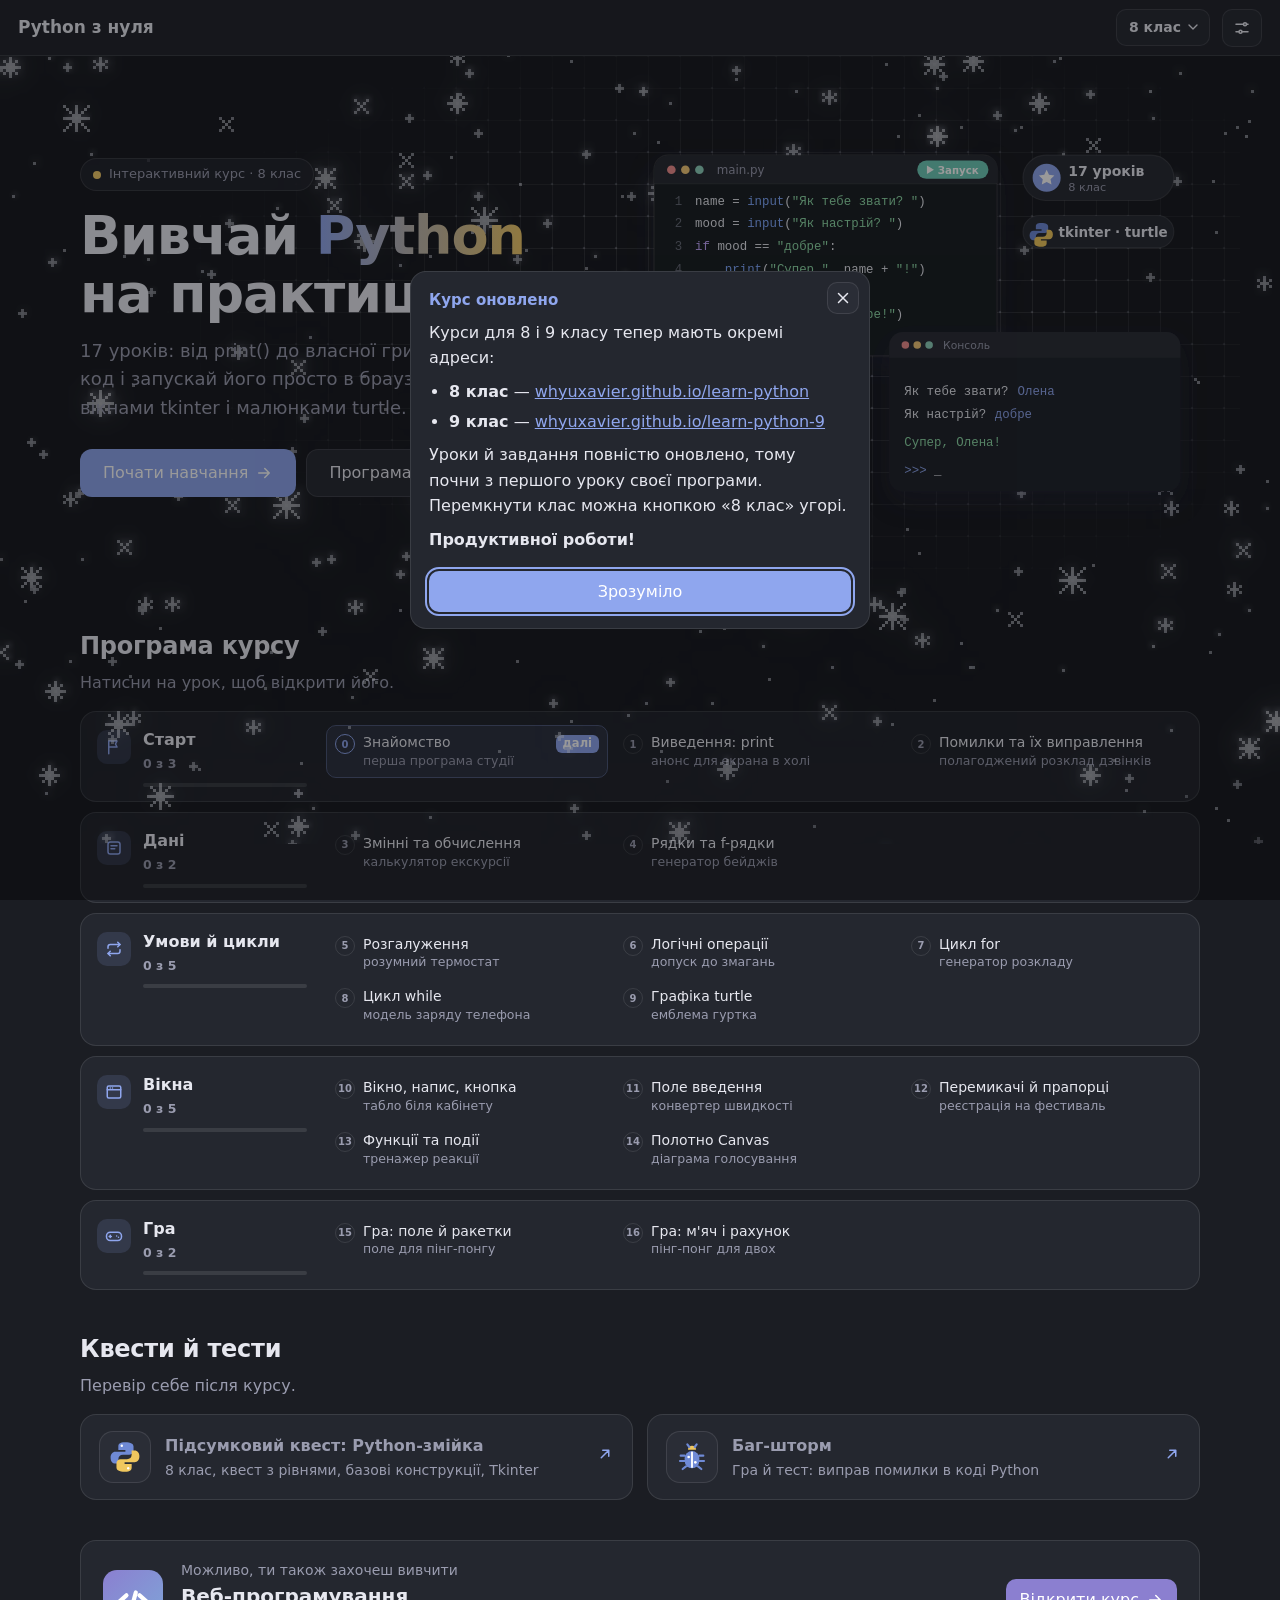
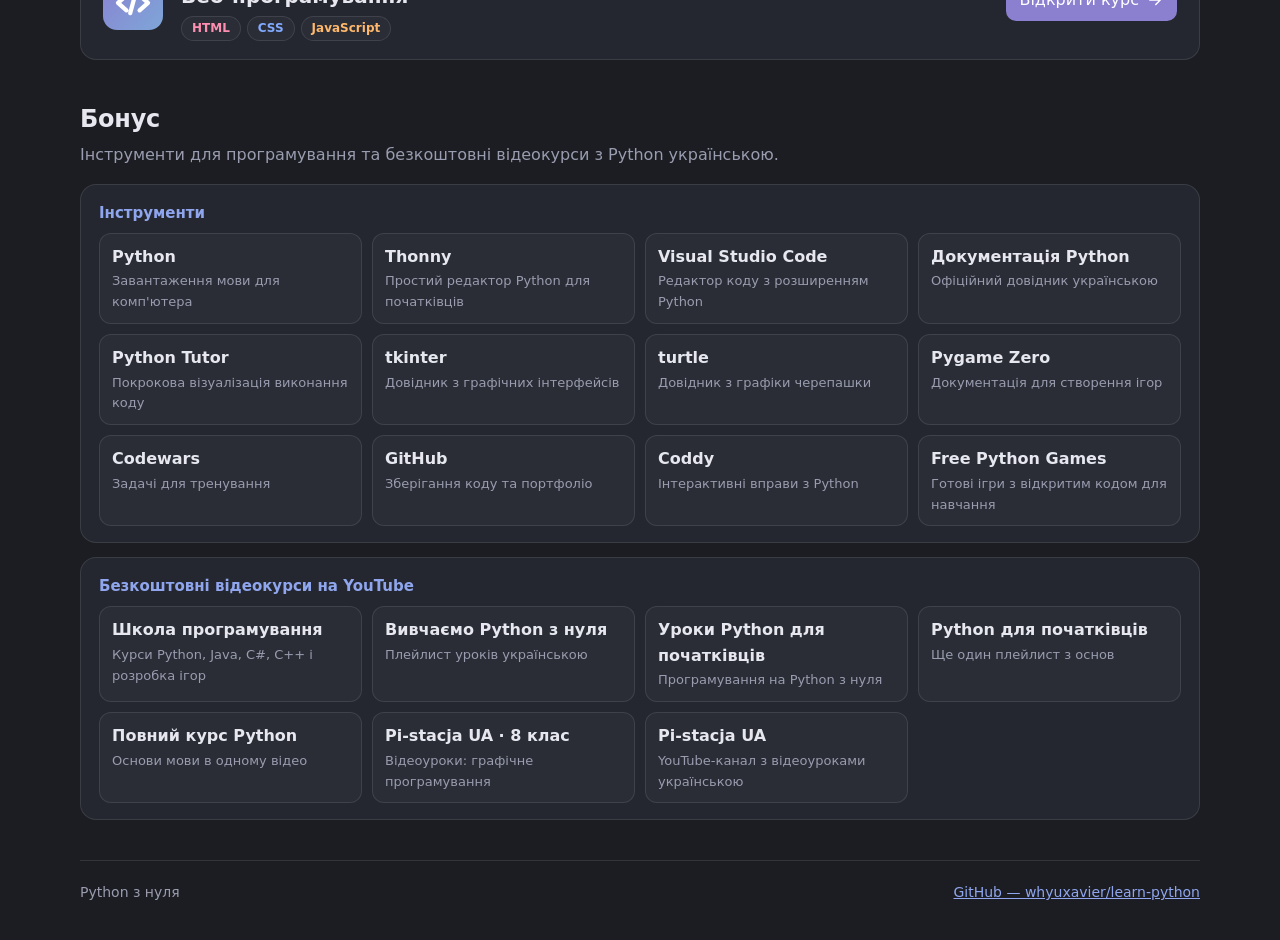
==== commit f3dbe45e: "Здача роботи без Google Таблиці: посилання учень надсилає своєму вчителю; одноразове оголошення про " ====
--- a/index.html
+++ b/index.html
@@ -173,11 +173,19 @@
 <button class="btn pr" id="shgo">Здати роботу</button>
 <div id="shres" hidden>
 <p class="shsc" id="shsc"></p>
-<p class="shst" id="shst" hidden></p>
 <input class="fi" id="shu" readonly aria-label="Посилання на роботу">
 <button class="btn pr" id="shcp">Копіювати посилання</button>
-<p class="shs">Посилання для Google Classroom: встав його в завдання. Якщо зміниш код — здай роботу ще раз.</p>
+<p class="shs"><b>Скопіюй посилання й надішли його своєму вчителю</b> — у Google Classroom або так, як він попросить. Якщо зміниш код — здай роботу ще раз.</p>
 </div></div></div>
+<div class="modal" id="annm" hidden role="dialog" aria-modal="true" aria-labelledby="annt"><div class="card mc">
+<button class="ib mx" id="annclose" aria-label="Закрити"><svg viewBox="0 0 24 24"><path d="M6 6l12 12M18 6L6 18"/></svg></button>
+<h2 id="annt">Курс оновлено</h2>
+<p>Курси для 8 і 9 класу тепер мають окремі адреси:</p>
+<ul class="annl"><li><b>8 клас</b> — <a href="https://whyuxavier.github.io/learn-python/">whyuxavier.github.io/learn-python</a></li><li><b>9 клас</b> — <a href="https://whyuxavier.github.io/learn-python-9/">whyuxavier.github.io/learn-python-9</a></li></ul>
+<p>Уроки й завдання повністю оновлено, тому почни з першого уроку своєї програми. Перемкнути клас можна кнопкою «8 клас» угорі.</p>
+<p><b>Продуктивної роботи!</b></p>
+<button class="btn pr" id="annok">Зрозуміло</button>
+</div></div>
 <div class="modal" id="insm" hidden role="dialog" aria-modal="true" aria-labelledby="inst"><div class="card mc ins">
 <button class="ib mx" id="insclose" aria-label="Закрити"><svg viewBox="0 0 24 24"><path d="M6 6l12 12M18 6L6 18"/></svg></button>
 <h2 id="inst">Встановити застосунок</h2>
--- a/style.css
+++ b/style.css
@@ -428,7 +428,30 @@
 @media(max-width:520px){.gsb{padding:6px 6px 6px 10px;font-size:13.5px}.gpop{right:-48px}}
 /* ---------- здача роботи й перегляд ---------- */
 .shsc{margin:12px 0 4px;font-weight:600}
-.shst{margin:0 0 8px;font-size:14px;color:var(--ok)}
+#annm p{margin:8px 0}.annl{margin:8px 0;padding-left:20px}.annl li{margin:4px 0}.annl a{word-break:break-all}#annok{width:100%;margin-top:10px;justify-content:center}
 .kl{font-size:14px;font-weight:600;color:var(--ac);border:1px solid var(--ac);border-radius:8px;padding:1px 7px;vertical-align:middle;margin-left:4px}
 .svs{margin:4px 0 2px;font-size:15px}.svs b{font-size:20px;color:var(--ok)}
 body.sv .lh{display:none}
+
+/* ---------- програма курсу: етапи (рядками, як маршрут) ---------- */
+#mods{grid-template-columns:1fr;gap:10px}
+.stg{display:grid;grid-template-columns:210px 1fr;gap:6px 20px;padding:14px 16px;align-items:start}
+.sth{display:flex;align-items:flex-start;gap:12px;padding-top:4px}
+.stn{flex:1;min-width:0}.stn b{display:block;font-size:16px;line-height:1.25}
+.stn small{font-size:12.5px;color:var(--mu);font-weight:600}
+.sti{width:34px;height:34px;border-radius:10px;display:grid;place-items:center;background:color-mix(in srgb,var(--ac) 14%,transparent);color:var(--ac);flex:none}
+.sti svg{width:18px;height:18px;fill:none;stroke:currentColor;stroke-width:2;stroke-linecap:round;stroke-linejoin:round}
+.stg.full .sti{background:color-mix(in srgb,var(--ok) 16%,transparent);color:var(--ok)}
+.stb{height:4px;border-radius:4px;background:var(--bd);margin:7px 0 0;overflow:hidden}
+.stb i{display:block;height:100%;background:linear-gradient(90deg,var(--ac),var(--ok));border-radius:4px}
+.stl{display:grid;grid-template-columns:repeat(3,minmax(0,1fr));gap:2px 8px}
+.stg .ml{margin:0;align-items:flex-start;padding:7px 8px;height:100%}
+.stg .ml b{margin-top:1px}
+.stg .ml span{display:flex;flex-direction:column;flex:1;min-width:0}
+.stg .ml small{font-size:12.5px;color:var(--mu);margin-top:1px}
+.stg .ml.nx{background:color-mix(in srgb,var(--ac) 10%,transparent);outline:1px solid color-mix(in srgb,var(--ac) 40%,transparent)}
+.stg .ml.nx b{border-color:var(--ac);color:var(--ac)}
+.stg .ml em{font-style:normal;font-size:11.5px;font-weight:600;color:#fff;background:var(--ac);border-radius:6px;padding:1px 7px;margin-top:2px;flex:none}
+.stg .ml.d span{color:var(--mu)}
+@media(max-width:1000px){.stl{grid-template-columns:repeat(2,minmax(0,1fr))}}
+@media(max-width:760px){.stg{grid-template-columns:1fr}.stl{grid-template-columns:1fr}}
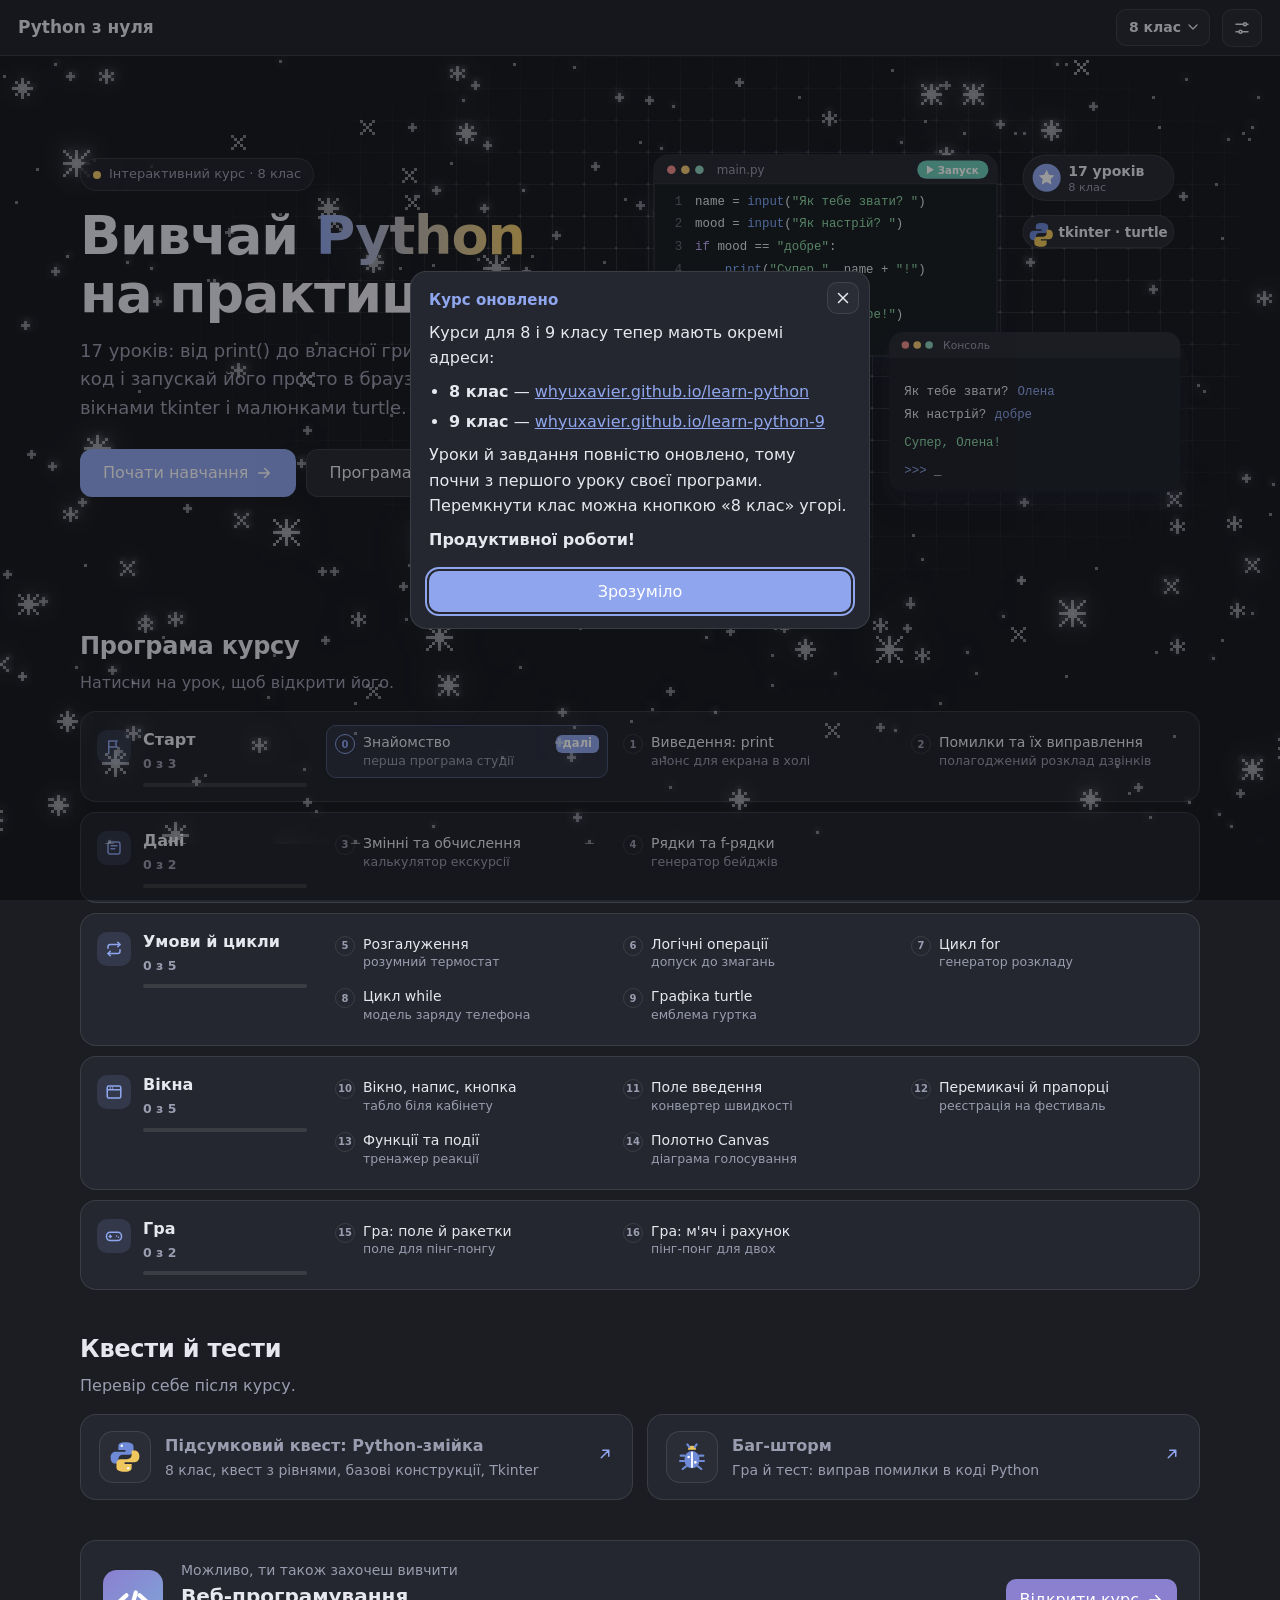
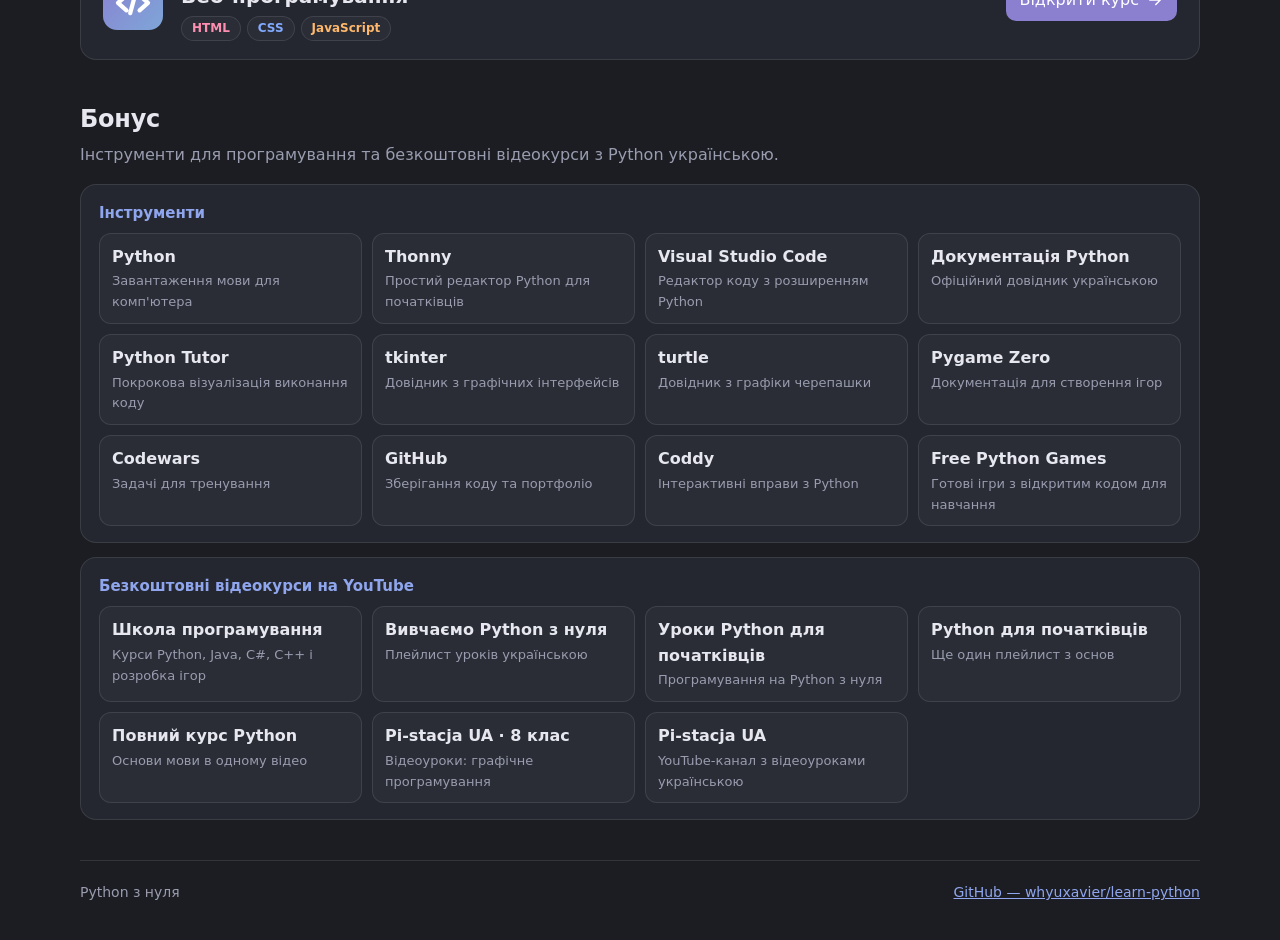
==== commit a787e9fd: "Меню курсу: прибрано кнопку «Головна»; меню згортається й після вибору уроку з головної сторінки Co-" ====
--- a/index.html
+++ b/index.html
@@ -37,7 +37,6 @@
  <button class="ib" id="info" aria-label="Панель керування" title="Панель керування"><svg viewBox="0 0 24 24"><path d="M4 7h10M18 7h2M4 17h4M12 17h8"/><circle cx="16" cy="7" r="2"/><circle cx="10" cy="17" r="2"/></svg></button>
 </header>
 <aside id="side" aria-label="Навігація курсу">
- <button class="navh" id="navHome"><svg viewBox="0 0 24 24"><path d="M4 11l8-7 8 7M6 9.5V20h12V9.5"/></svg>Головна</button>
  <div class="pc"><span id="pct">0%</span><span id="cnt">0 / 17</span></div>
  <div class="pb" role="progressbar" aria-valuemin="0" aria-valuemax="100" id="pbar"><i></i></div>
  <nav id="nav"></nav>
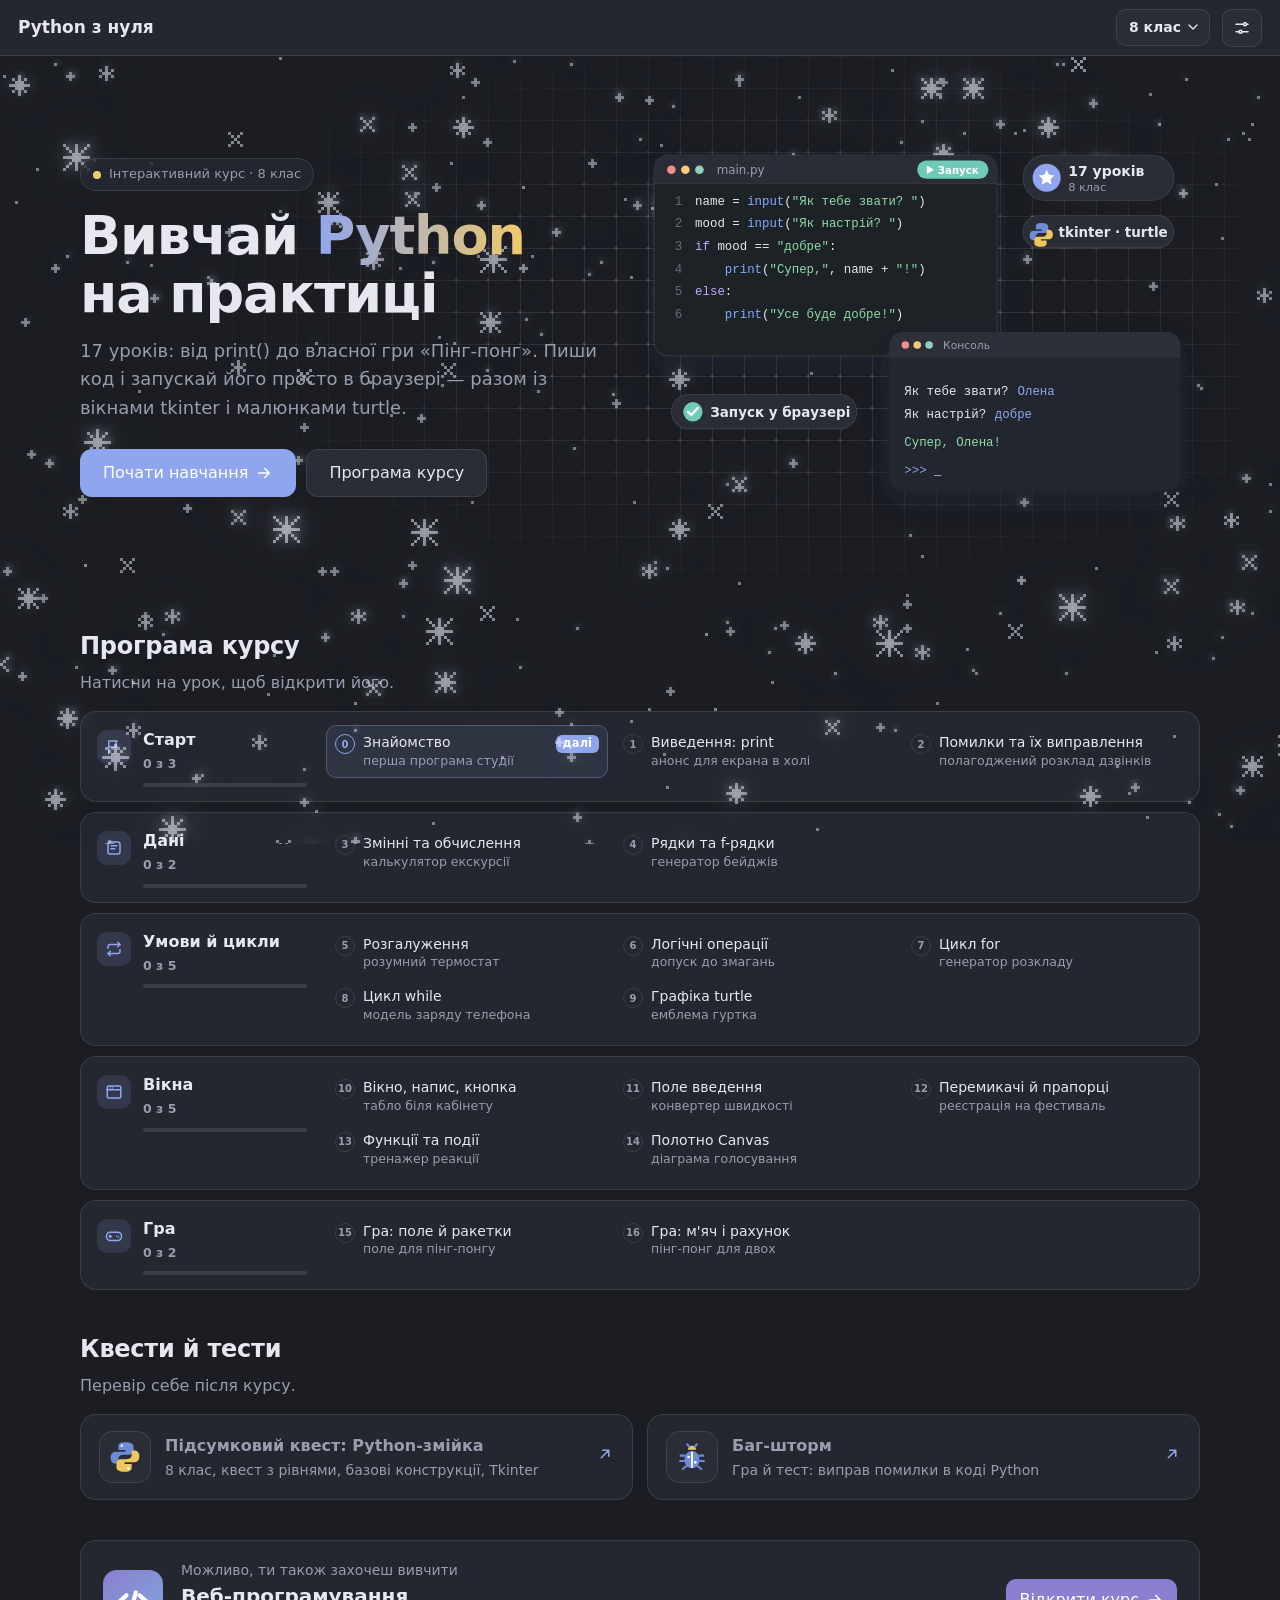
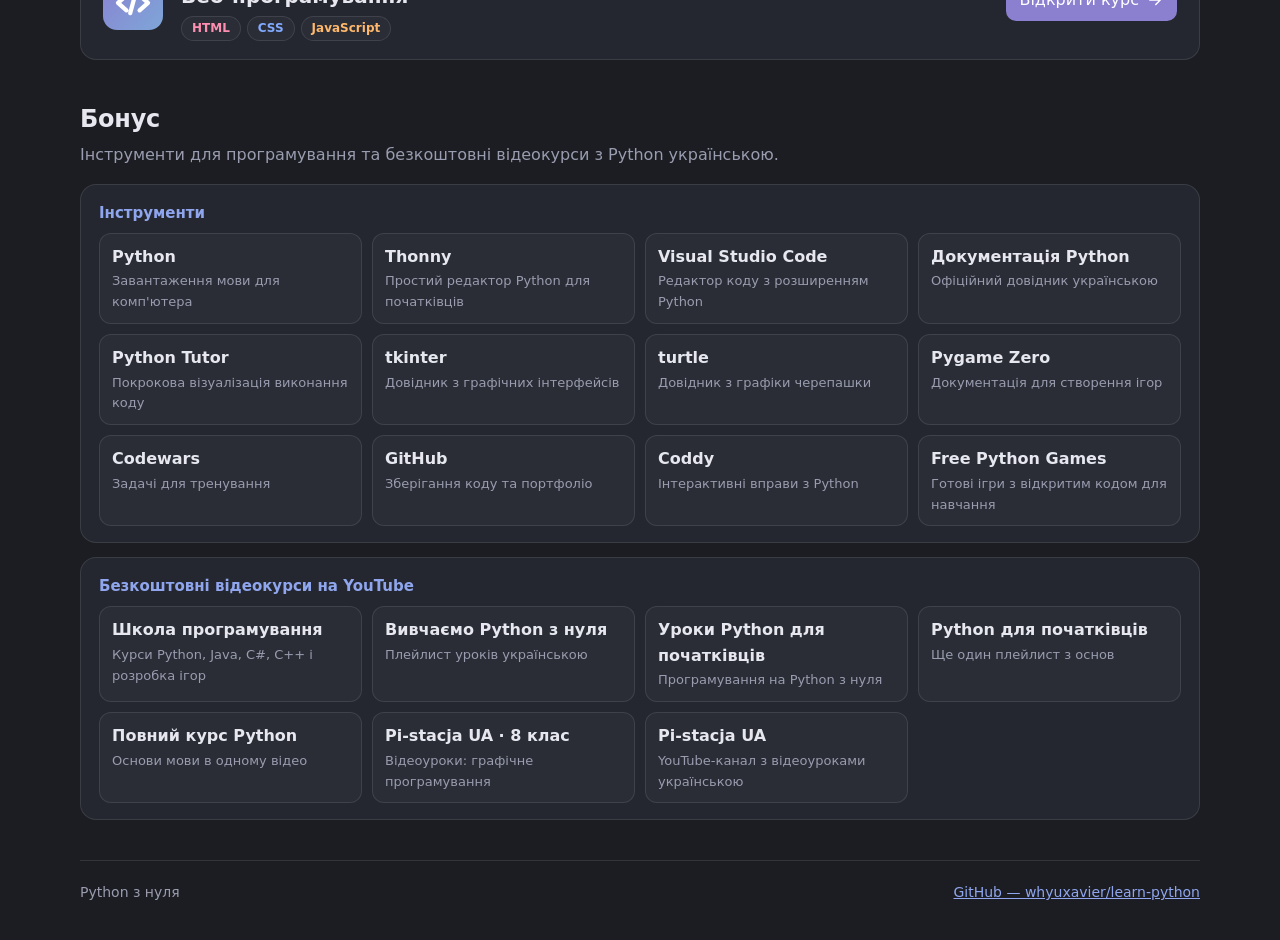
==== commit ccbdd528: "Повідомлення «Курс оновлено» перенесено зі спливного вікна в панель керування → «Про курс і правила»" ====
--- a/index.html
+++ b/index.html
@@ -157,8 +157,8 @@
 <details class="more pab"><summary>Про курс і правила</summary><p>Курс Python для 8 класу: 17 уроків, код запускається в браузері. Інший клас — кнопка «8 клас» угорі.</p><ul>
 <li>Проходь уроки по черзі.</li>
 <li>Прочитай «Теорію» і виконай «Завдання».</li>
-<li>Щоб здати роботу: ⋯ → «Здати роботу» → посилання в Google Classroom.</li>
-</ul></details>
+<li>Щоб здати роботу: ⋯ → «Здати роботу» → надішли посилання своєму вчителю.</li>
+</ul><p class="annp"><b>Курс оновлено.</b> Курси 8 і 9 класу тепер мають окремі адреси: <a href="https://whyuxavier.github.io/learn-python/">learn-python</a> (8 клас) і <a href="https://whyuxavier.github.io/learn-python-9/">learn-python-9</a> (9 клас). Уроки й завдання повністю оновлено. Продуктивної роботи!</p></details>
 <a class="btn gh" href="https://github.com/whyuxavier/learn-python" target="_blank" rel="noopener noreferrer"><svg viewBox="0 0 24 24"><path d="M12 3l2.8 5.8 6.2.9-4.5 4.4 1.1 6.2L12 17.3 6.4 20.3l1.1-6.2L3 9.7l6.2-.9z"/></svg>Репозиторій на GitHub</a><p style="margin:12px 0 0;font-size:13px;color:var(--mu)">Створено з використанням ШІ.</p></div></div>
 <div class="modal" id="shm" hidden role="dialog" aria-modal="true" aria-labelledby="sht"><div class="card mc">
 <button class="ib mx" id="shclose" aria-label="Закрити"><svg viewBox="0 0 24 24"><path d="M6 6l12 12M18 6L6 18"/></svg></button>
@@ -176,15 +176,6 @@
 <button class="btn pr" id="shcp">Копіювати посилання</button>
 <p class="shs"><b>Скопіюй посилання й надішли його своєму вчителю</b> — у Google Classroom або так, як він попросить. Якщо зміниш код — здай роботу ще раз.</p>
 </div></div></div>
-<div class="modal" id="annm" hidden role="dialog" aria-modal="true" aria-labelledby="annt"><div class="card mc">
-<button class="ib mx" id="annclose" aria-label="Закрити"><svg viewBox="0 0 24 24"><path d="M6 6l12 12M18 6L6 18"/></svg></button>
-<h2 id="annt">Курс оновлено</h2>
-<p>Курси для 8 і 9 класу тепер мають окремі адреси:</p>
-<ul class="annl"><li><b>8 клас</b> — <a href="https://whyuxavier.github.io/learn-python/">whyuxavier.github.io/learn-python</a></li><li><b>9 клас</b> — <a href="https://whyuxavier.github.io/learn-python-9/">whyuxavier.github.io/learn-python-9</a></li></ul>
-<p>Уроки й завдання повністю оновлено, тому почни з першого уроку своєї програми. Перемкнути клас можна кнопкою «8 клас» угорі.</p>
-<p><b>Продуктивної роботи!</b></p>
-<button class="btn pr" id="annok">Зрозуміло</button>
-</div></div>
 <div class="modal" id="insm" hidden role="dialog" aria-modal="true" aria-labelledby="inst"><div class="card mc ins">
 <button class="ib mx" id="insclose" aria-label="Закрити"><svg viewBox="0 0 24 24"><path d="M6 6l12 12M18 6L6 18"/></svg></button>
 <h2 id="inst">Встановити застосунок</h2>
--- a/style.css
+++ b/style.css
@@ -118,6 +118,8 @@
 .chk input::after{content:"";width:9px;height:5px;border:2.5px solid #fff;border-top:0;border-right:0;transform:rotate(-45deg) translate(1px,-1px);opacity:0}
 .chk input:checked{background:var(--ok);border-color:var(--ok)}.chk input:checked::after{opacity:1}
 .chk input:checked+span{color:var(--mu)}
+.chk label,.chk input{cursor:default}.chk input:disabled{opacity:1}
+.chk .tcl{display:inline-block;margin-left:8px;font-size:12px;color:var(--mu);border:1px solid var(--bd);border-radius:20px;padding:0 7px;vertical-align:1px}
 .chk .ai{width:13px;height:13px;margin-left:6px;vertical-align:-1px;fill:var(--ac);stroke:none;opacity:.7}
 .warn{border-left:4px solid var(--gold)}.warn ul{margin:4px 0;padding-left:20px}.warn li{margin:5px 0;font-size:15px}
 h3.sub{font-size:13px;text-transform:uppercase;letter-spacing:.05em;color:var(--mu);margin:14px 0 4px}
@@ -428,7 +430,7 @@
 @media(max-width:520px){.gsb{padding:6px 6px 6px 10px;font-size:13.5px}.gpop{right:-48px}}
 /* ---------- здача роботи й перегляд ---------- */
 .shsc{margin:12px 0 4px;font-weight:600}
-#annm p{margin:8px 0}.annl{margin:8px 0;padding-left:20px}.annl li{margin:4px 0}.annl a{word-break:break-all}#annok{width:100%;margin-top:10px;justify-content:center}
+.annp{margin-top:10px;padding:10px 12px;border-radius:10px;background:var(--sf2);font-size:14px}
 .kl{font-size:14px;font-weight:600;color:var(--ac);border:1px solid var(--ac);border-radius:8px;padding:1px 7px;vertical-align:middle;margin-left:4px}
 .svs{margin:4px 0 2px;font-size:15px}.svs b{font-size:20px;color:var(--ok)}
 body.sv .lh{display:none}
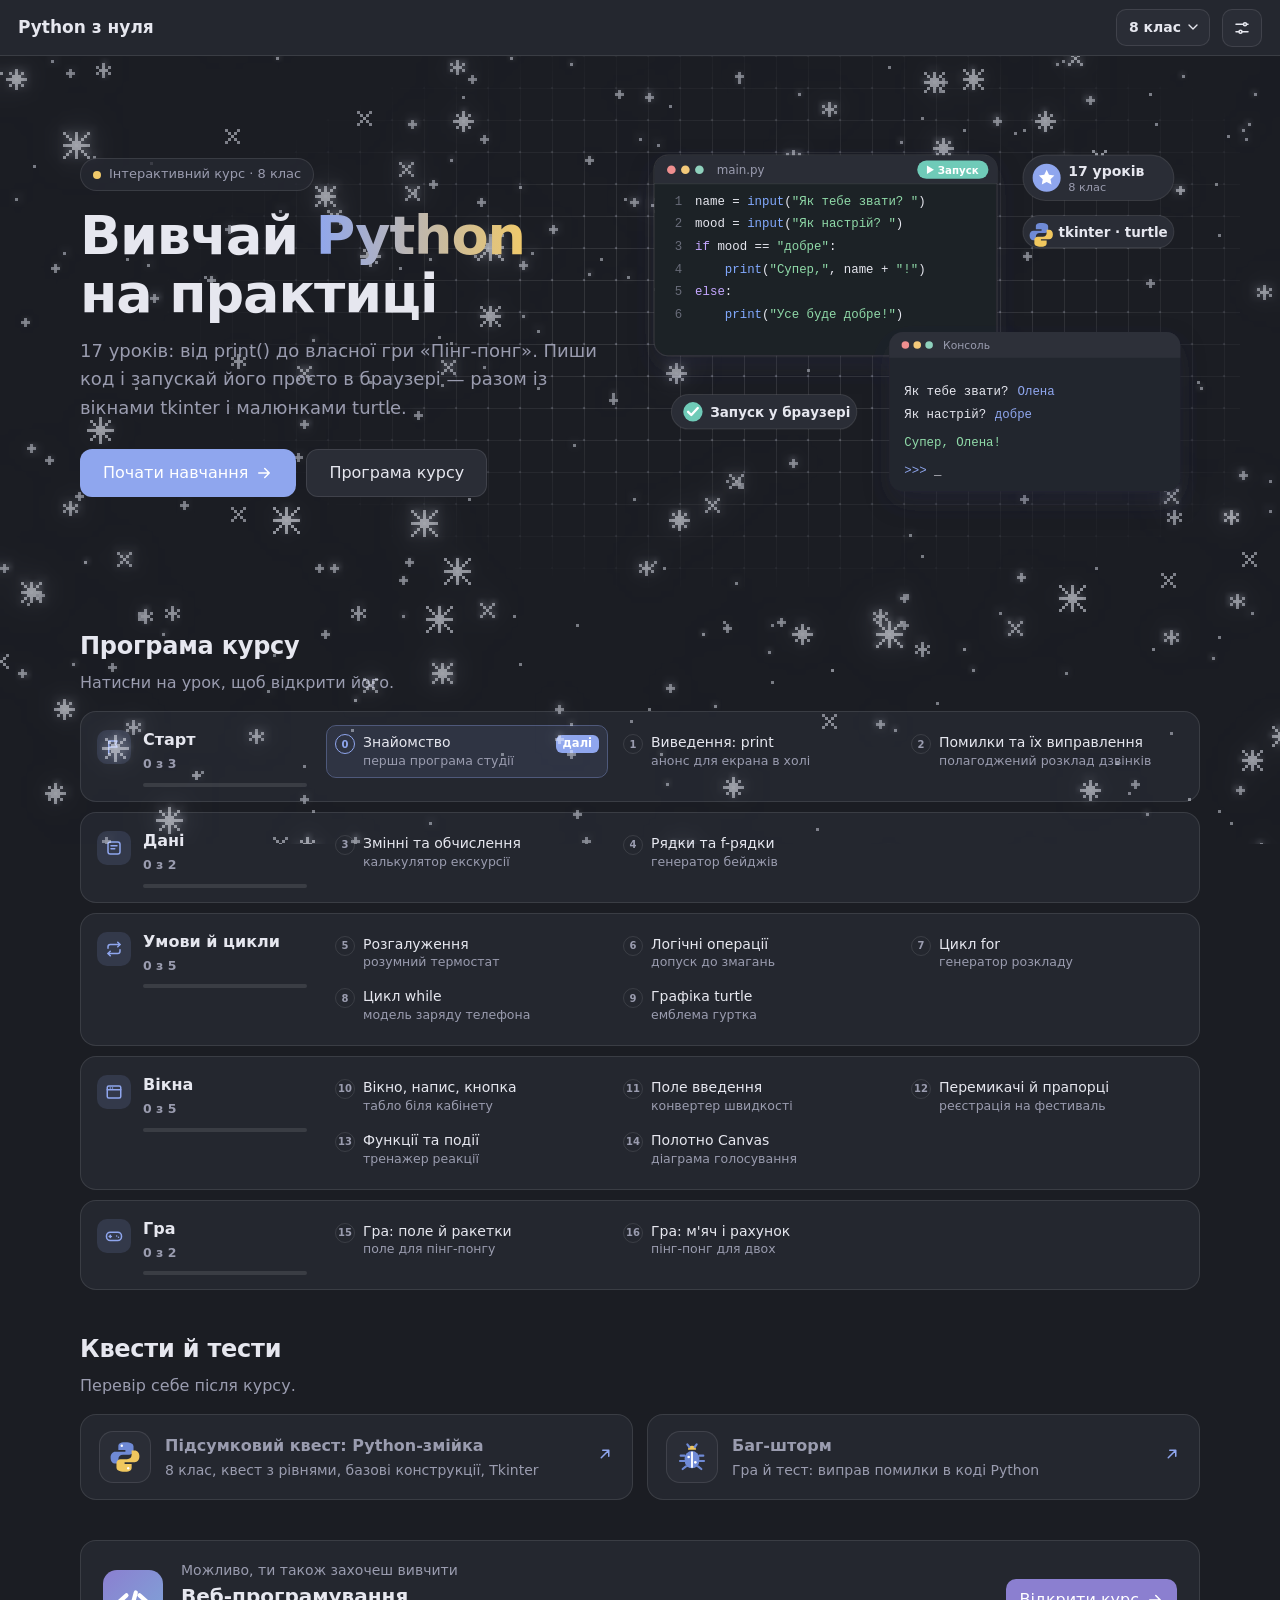
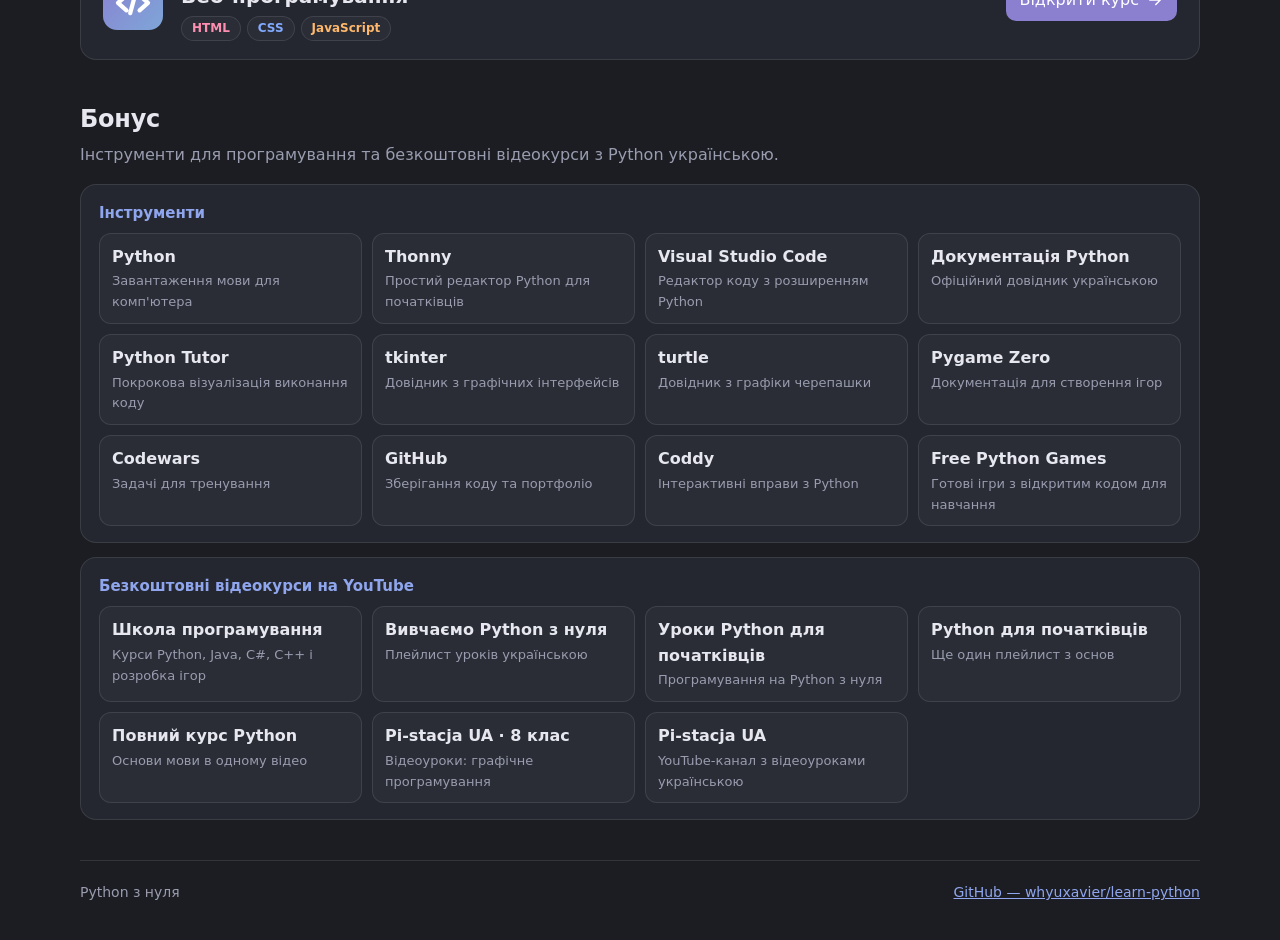
==== commit 6c0a7ad6: "Перемикач класу: додано курс 7 класу (learn-python-7) Co-Authored-By: Claude Opus 5.5 <noreply@anthr" ====
--- a/index.html
+++ b/index.html
@@ -30,7 +30,7 @@
  <button class="ib" id="menu" aria-label="Меню курсу" aria-expanded="false"><svg viewBox="0 0 24 24"><path d="M4 6h16M4 12h16M4 18h16"/></svg></button>
  <h1><button id="logo" title="На головну">Python з нуля</button></h1>
  <div class="gsw"><button class="gsb" id="gsb" aria-haspopup="true" aria-expanded="false" aria-controls="gpop" title="Обрати клас">8 клас<svg viewBox="0 0 24 24" aria-hidden="true"><path d="M6 9l6 6 6-6"/></svg></button>
-  <nav class="gpop" id="gpop" hidden aria-label="Курси"><a aria-current="page"><b>8 клас</b><span>Основи Python і вікна tkinter</span></a><a href="../learn-python-9/"><b>9 клас</b><span>Списки, словники, файли й ігри</span></a></nav></div>
+  <nav class="gpop" id="gpop" hidden aria-label="Курси"><a href="../learn-python-7/"><b>7 клас</b><span>Перші програми, умови й цикли</span></a><a aria-current="page"><b>8 клас</b><span>Основи Python і вікна tkinter</span></a><a href="../learn-python-9/"><b>9 клас</b><span>Списки, словники, файли й ігри</span></a></nav></div>
  <button class="ib" id="homeBtn" hidden aria-label="На головну" title="На головну"><svg viewBox="0 0 24 24"><path d="M4 11l8-7 8 7M6 9.5V20h12V9.5"/></svg></button>
  <button class="ib sch" id="schB" hidden aria-label="Шкільний режим увімкнено" title="Шкільний режим: прогрес зникне після закриття браузера"><svg viewBox="0 0 24 24"><path d="M3 10l9-5 9 5-9 5z"/><path d="M7 12.5V17c0 1.2 2.2 2.5 5 2.5s5-1.3 5-2.5v-4.5"/></svg></button>
  <button class="ib" id="instB" hidden aria-label="Встановити застосунок" title="Встановити як застосунок"><svg viewBox="0 0 24 24"><rect x="6" y="2.5" width="12" height="19" rx="2.5"/><path d="M12 7v7M9 11l3 3 3-3M10.5 18.5h3"/></svg></button>
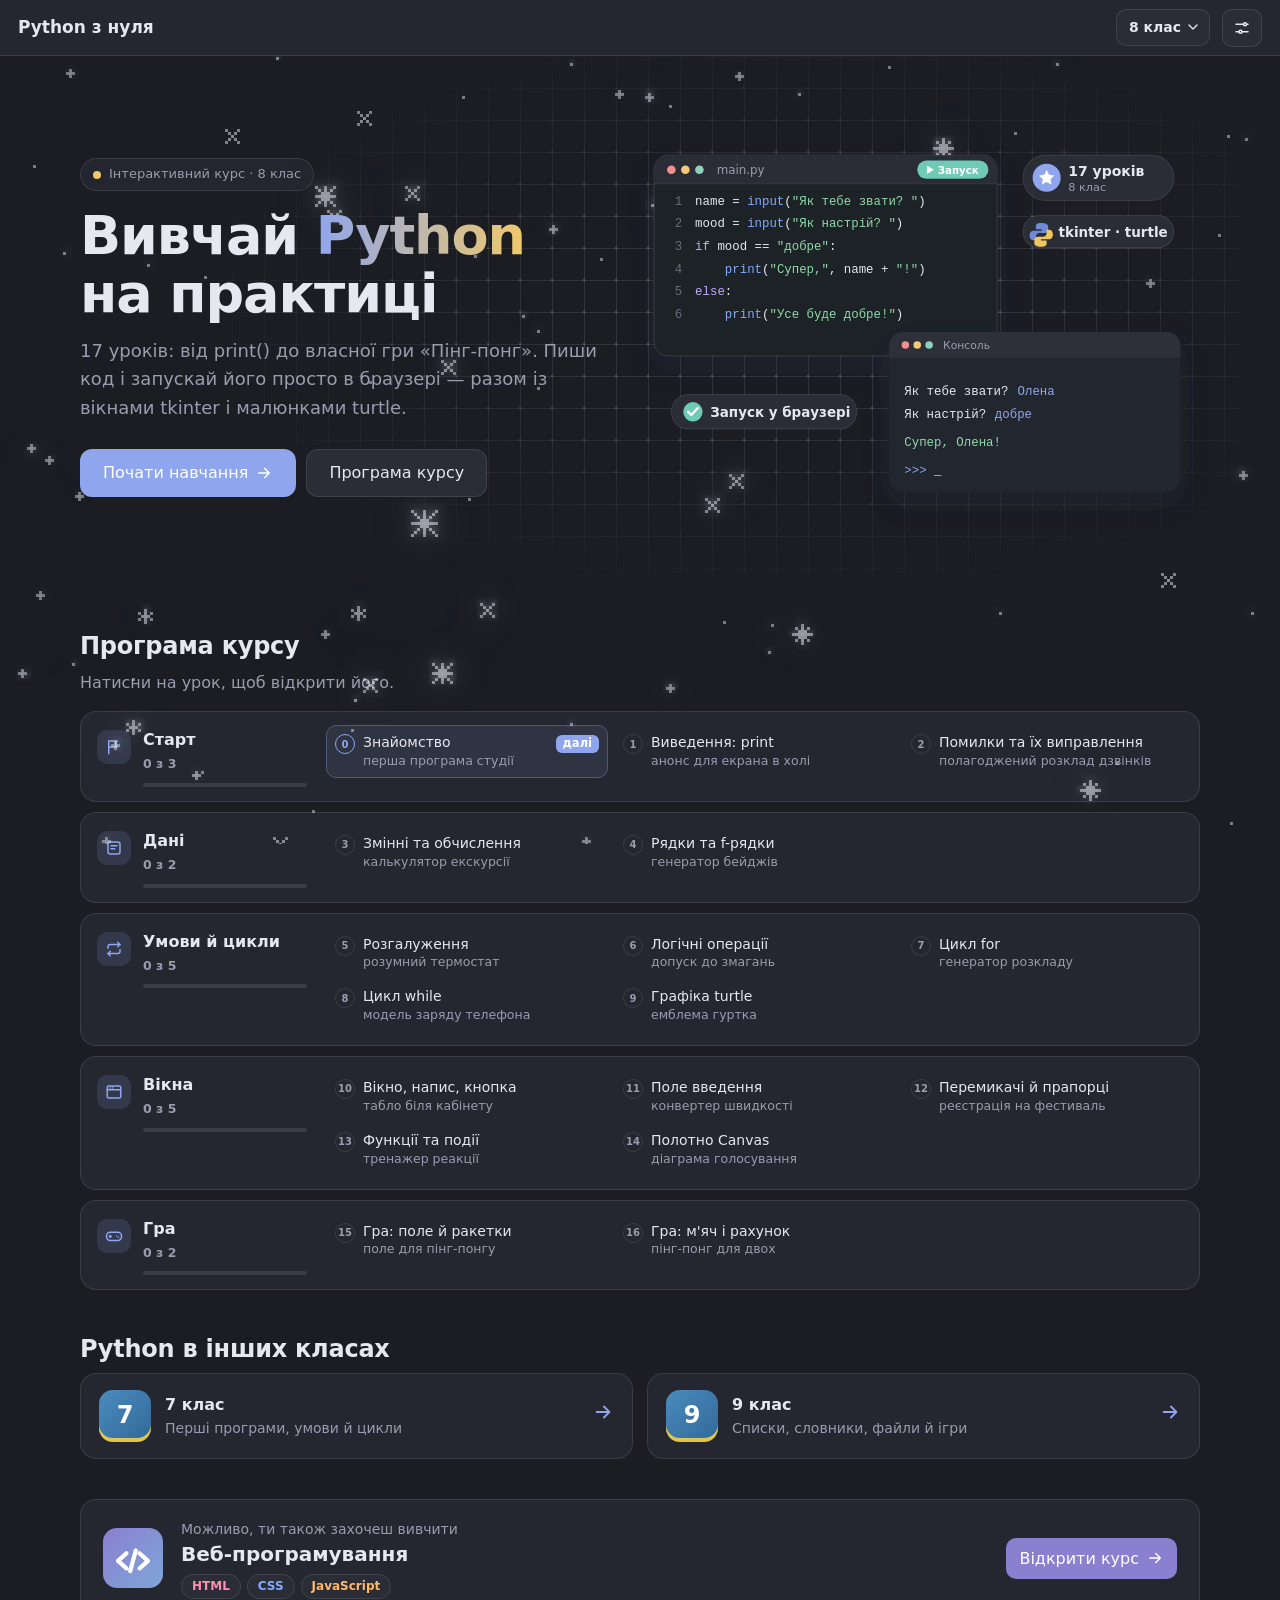
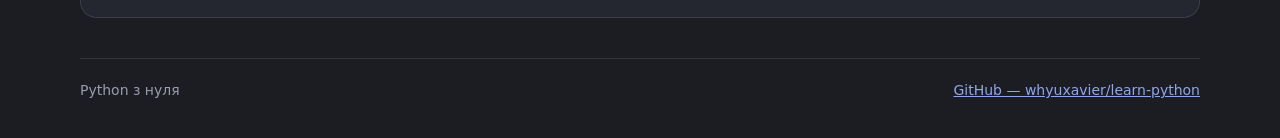
==== commit 623bbe2a: "Оновлено головну: рідший сніг, курси інших класів, квести й бонус у панелі керування, єПайтон у бону" ====
--- a/index.html
+++ b/index.html
@@ -133,13 +133,12 @@
 </svg></div>
  </section>
  <section class="sec" id="program" aria-labelledby="ph"><h3 id="ph">Програма курсу</h3><p>Натисни на урок, щоб відкрити його.</p><div class="mods" id="mods"></div></section>
- <section class="sec" id="quests" aria-labelledby="qh"><h3 id="qh">Квести й тести</h3><p>Перевір себе після курсу.</p><div class="qs" id="qlist"></div></section>
+ <section class="sec" id="grades" aria-labelledby="gh"><h3 id="gh">Python в інших класах</h3><div class="gcs"><a class="card ocl" href="../learn-python-7/"><span class="gn">7</span><span class="pt"><b>7 клас</b><span>Перші програми, умови й цикли</span></span><span class="go"><svg viewBox="0 0 24 24"><path d="M5 12h14M13 6l6 6-6 6"/></svg></span></a><a class="card ocl" href="../learn-python-9/"><span class="gn">9</span><span class="pt"><b>9 клас</b><span>Списки, словники, файли й ігри</span></span><span class="go"><svg viewBox="0 0 24 24"><path d="M5 12h14M13 6l6 6-6 6"/></svg></span></a></div></section>
  <section class="sec" aria-label="Інші курси"><a class="card promo" id="promo" href="https://whyuxavier.github.io/learn-web/" target="_blank" rel="noopener noreferrer">
   <span class="pi"><svg viewBox="0 0 64 64"><defs><linearGradient id="pwg" x1="0" y1="0" x2="1" y2="1"><stop offset="0" stop-color="#8b7fd0"/><stop offset="1" stop-color="#7ea6d8"/></linearGradient></defs><rect width="64" height="64" rx="15" fill="url(#pwg)"/><path d="M25 27l-9 8 9 8M39 27l9 8-9 8M35 24l-6 22" fill="none" stroke="#fff" stroke-width="4.5" stroke-linecap="round" stroke-linejoin="round"/></svg></span>
   <span class="pt"><small>Можливо, ти також захочеш вивчити</small><b>Веб-програмування</b><span class="tags"><i>HTML</i><i>CSS</i><i>JavaScript</i></span></span>
   <span class="btn pr pgo">Відкрити курс<svg viewBox="0 0 24 24"><path d="M5 12h14M13 6l6 6-6 6"/></svg></span>
  </a></section>
- <section class="sec" aria-labelledby="bh"><h3 id="bh">Бонус</h3><p>Інструменти для програмування та безкоштовні відеокурси з Python українською.</p><div class="hcards" id="bonus"></div></section>
  <footer class="hf"><span>Python з нуля</span><a href="https://github.com/whyuxavier/learn-python" target="_blank" rel="noopener noreferrer">GitHub — whyuxavier/learn-python</a></footer>
 </div>
 </div>
@@ -154,6 +153,8 @@
 <input type="file" id="pFile" accept=".json,application/json" hidden></div>
 <div class="mode" id="instM"><h3>Застосунок</h3><p id="instTx" style="margin:0 0 10px;font-size:14px;color:var(--mu)">Встанови курс на комп'ютер чи телефон: окреме вікно, значок на робочому столі й робота без інтернету.</p>
 <div class="row"><button class="btn pr" id="instGo"><svg viewBox="0 0 24 24"><rect x="6" y="2.5" width="12" height="19" rx="2.5"/><path d="M12 7v7M9 11l3 3 3-3M10.5 18.5h3"/></svg>Встановити застосунок</button></div></div>
+<details class="more pab" id="qdet"><summary>Квести й тести</summary><div class="qs" id="qlist"></div></details>
+<details class="more pab" id="bdet"><summary>Бонус</summary><div class="hcards" id="bonus"></div></details>
 <details class="more pab"><summary>Про курс і правила</summary><p>Курс Python для 8 класу: 17 уроків, код запускається в браузері. Інший клас — кнопка «8 клас» угорі.</p><ul>
 <li>Проходь уроки по черзі.</li>
 <li>Прочитай «Теорію» і виконай «Завдання».</li>
--- a/style.css
+++ b/style.css
@@ -457,3 +457,18 @@
 .stg .ml.d span{color:var(--mu)}
 @media(max-width:1000px){.stl{grid-template-columns:repeat(2,minmax(0,1fr))}}
 @media(max-width:760px){.stg{grid-template-columns:1fr}.stl{grid-template-columns:1fr}}
+
+/* курси інших класів */
+.gcs{display:grid;grid-template-columns:repeat(auto-fit,minmax(min(300px,100%),1fr));gap:14px}
+.ocl{display:flex;gap:14px;align-items:center;text-decoration:none;color:inherit;transition:.2s}
+.ocl:hover{border-color:var(--ac);transform:translateY(-2px)}
+.ocl .gn{width:52px;height:52px;flex:none;border-radius:14px;display:grid;place-items:center;font-size:24px;font-weight:800;color:#fff;background:linear-gradient(135deg,#4b8bbe,#306998);box-shadow:inset 0 -4px 0 rgba(255,212,59,.85)}
+.ocl .pt{flex:1;min-width:0}.ocl b{display:block;font-size:16px}.ocl .pt span{display:block;font-size:14px;color:var(--mu)}
+.ocl .go{color:var(--ac);flex:none}.ocl .go svg{width:22px;height:22px;fill:none;stroke:currentColor;stroke-width:2;stroke-linecap:round;stroke-linejoin:round}
+@media(prefers-reduced-motion:reduce){.ocl:hover{transform:none}}
+/* квести й бонус у панелі керування */
+.mc .qs{grid-template-columns:1fr;gap:10px;margin:4px 0 8px}
+.mc .qc{padding:12px;box-shadow:none}.mc .qc .qi{width:44px;height:44px}.mc .qc .qi svg{width:26px;height:26px}
+.mc .qc b{font-size:15px}.mc .qc span{font-size:13px}
+.mc .hcards{gap:10px;margin:4px 0 8px}.mc .hcards .card{padding:12px;box-shadow:none}
+.mc .hcards .card h2{font-size:15px;margin:0 0 8px}.mc .lks{grid-template-columns:1fr;gap:8px}
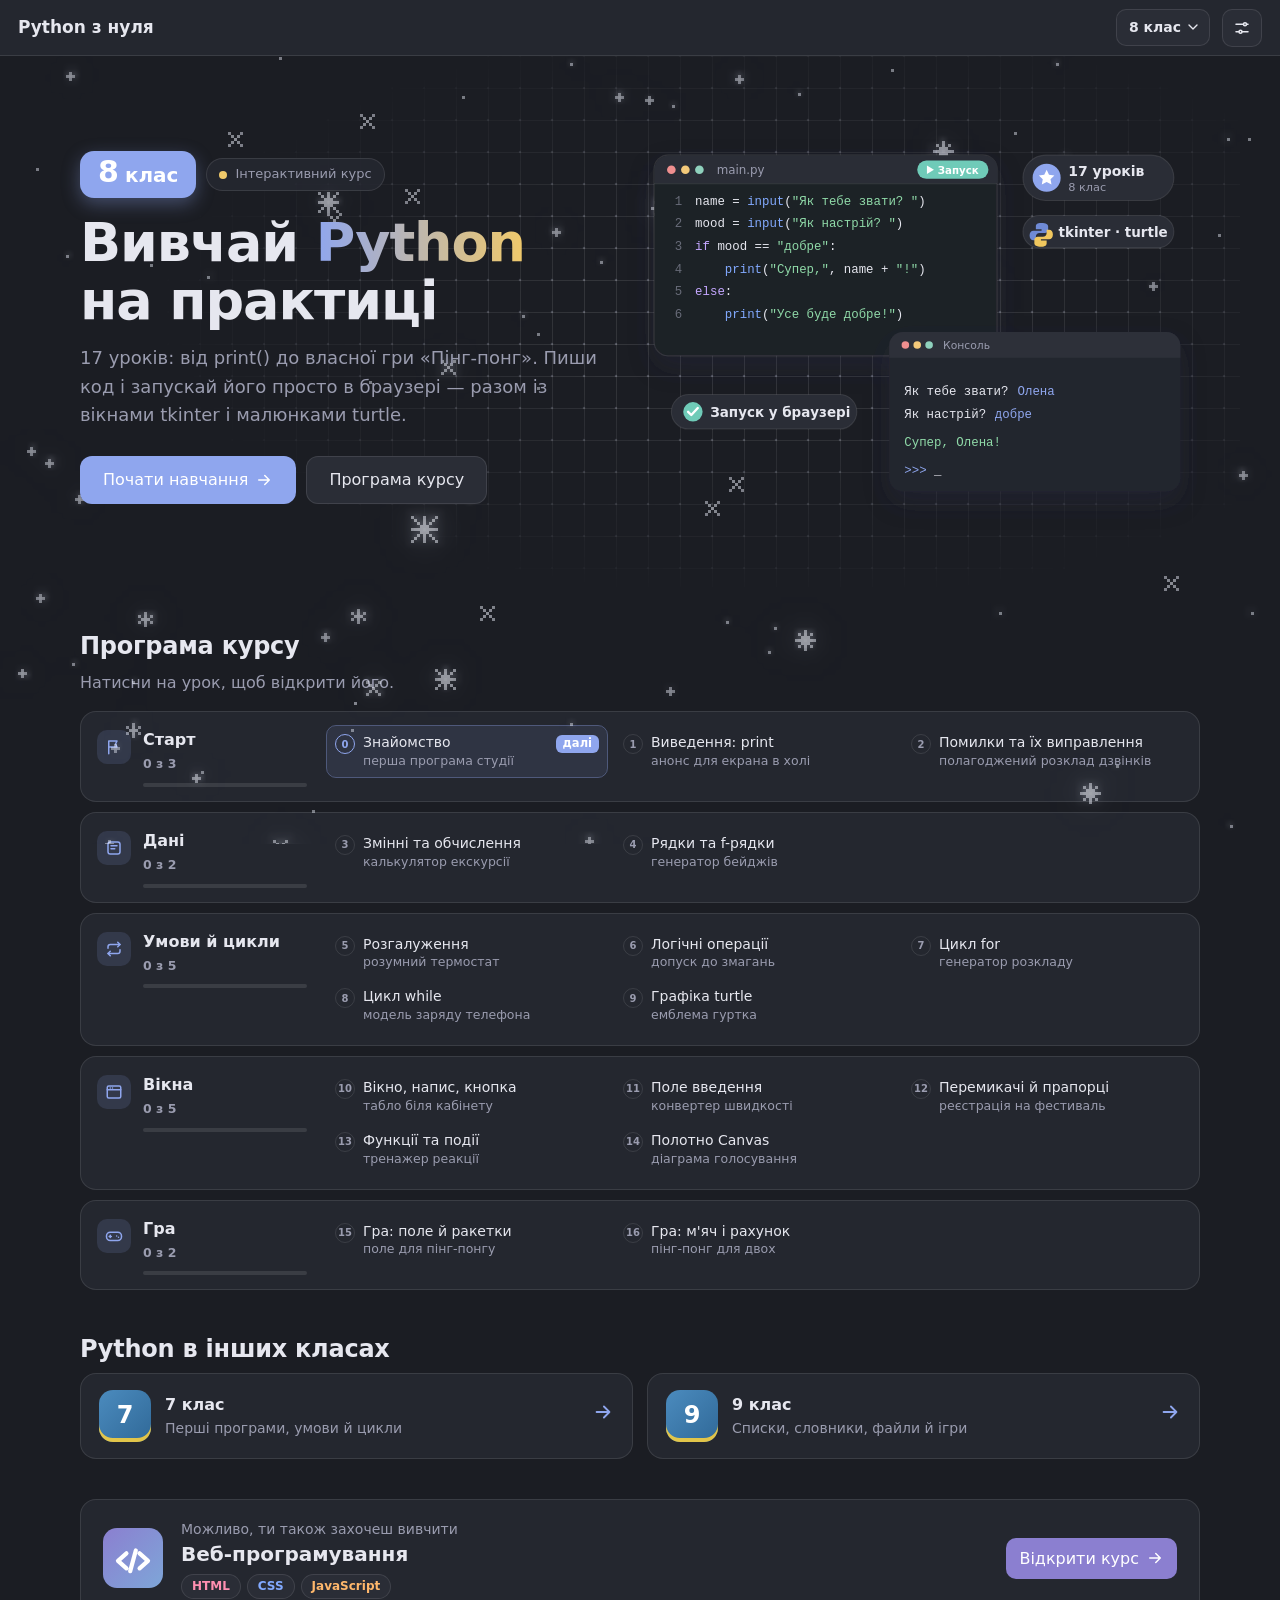
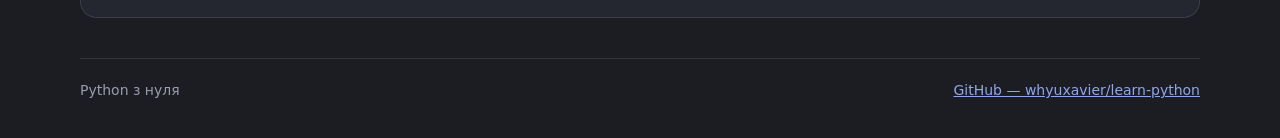
==== commit 52b04bb7: "Помітний напис класу на головній Co-Authored-By: Claude Opus 5.5 <noreply@anthropic.com> Claude-Sess" ====
--- a/index.html
+++ b/index.html
@@ -76,7 +76,7 @@
 <div class="hm">
  <section class="hero" aria-labelledby="hh">
   <div>
-   <span class="ebd"><i></i>Інтерактивний курс · 8 клас</span>
+   <div class="hbd"><span class="gbd"><b>8</b> клас</span><span class="ebd"><i></i>Інтерактивний курс</span></div>
    <h2 id="hh">Вивчай <span>Python</span> на практиці</h2>
    <p class="ld">17 уроків: від print() до власної гри «Пінг-понг». Пиши код і запускай його просто в браузері — разом із вікнами tkinter і малюнками turtle.</p>
    <div class="cta">
--- a/style.css
+++ b/style.css
@@ -270,6 +270,7 @@
 .hm{max-width:1160px;margin:0 auto;padding:0 20px 32px}
 .hero{position:relative;isolation:isolate;display:grid;grid-template-columns:minmax(0,1fr) minmax(0,1.08fr);gap:40px;align-items:center;padding:56px 0 44px}
 .hero::before{content:"";position:absolute;inset:0 -40px;z-index:-1;background-image:linear-gradient(var(--bd) 1px,transparent 1px),linear-gradient(90deg,var(--bd) 1px,transparent 1px),radial-gradient(var(--sb) 1.4px,transparent 1.6px);background-size:32px 32px,32px 32px,32px 32px;background-position:0 0,0 0,-16px -16px;-webkit-mask-image:radial-gradient(ellipse 70% 75% at 62% 48%,#000 25%,transparent 75%);mask-image:radial-gradient(ellipse 70% 75% at 62% 48%,#000 25%,transparent 75%)}
+.hbd{display:flex;flex-wrap:wrap;align-items:center;gap:10px}.gbd{display:inline-flex;align-items:baseline;gap:6px;padding:6px 18px 7px;border-radius:14px;background:var(--ac);color:#fff;font-size:20px;font-weight:600;box-shadow:0 6px 18px color-mix(in srgb,var(--ac) 35%,transparent)}.gbd b{font-size:30px;line-height:1}
 .ebd{display:inline-flex;align-items:center;gap:8px;font-size:13px;padding:5px 12px;border-radius:999px;background:var(--sf);border:1px solid var(--bd);color:var(--mu)}
 .ebd i{width:8px;height:8px;border-radius:50%;background:var(--gold)}
 .hero h2{font-size:clamp(32px,4.6vw,54px);line-height:1.07;letter-spacing:-.02em;margin:16px 0 14px}
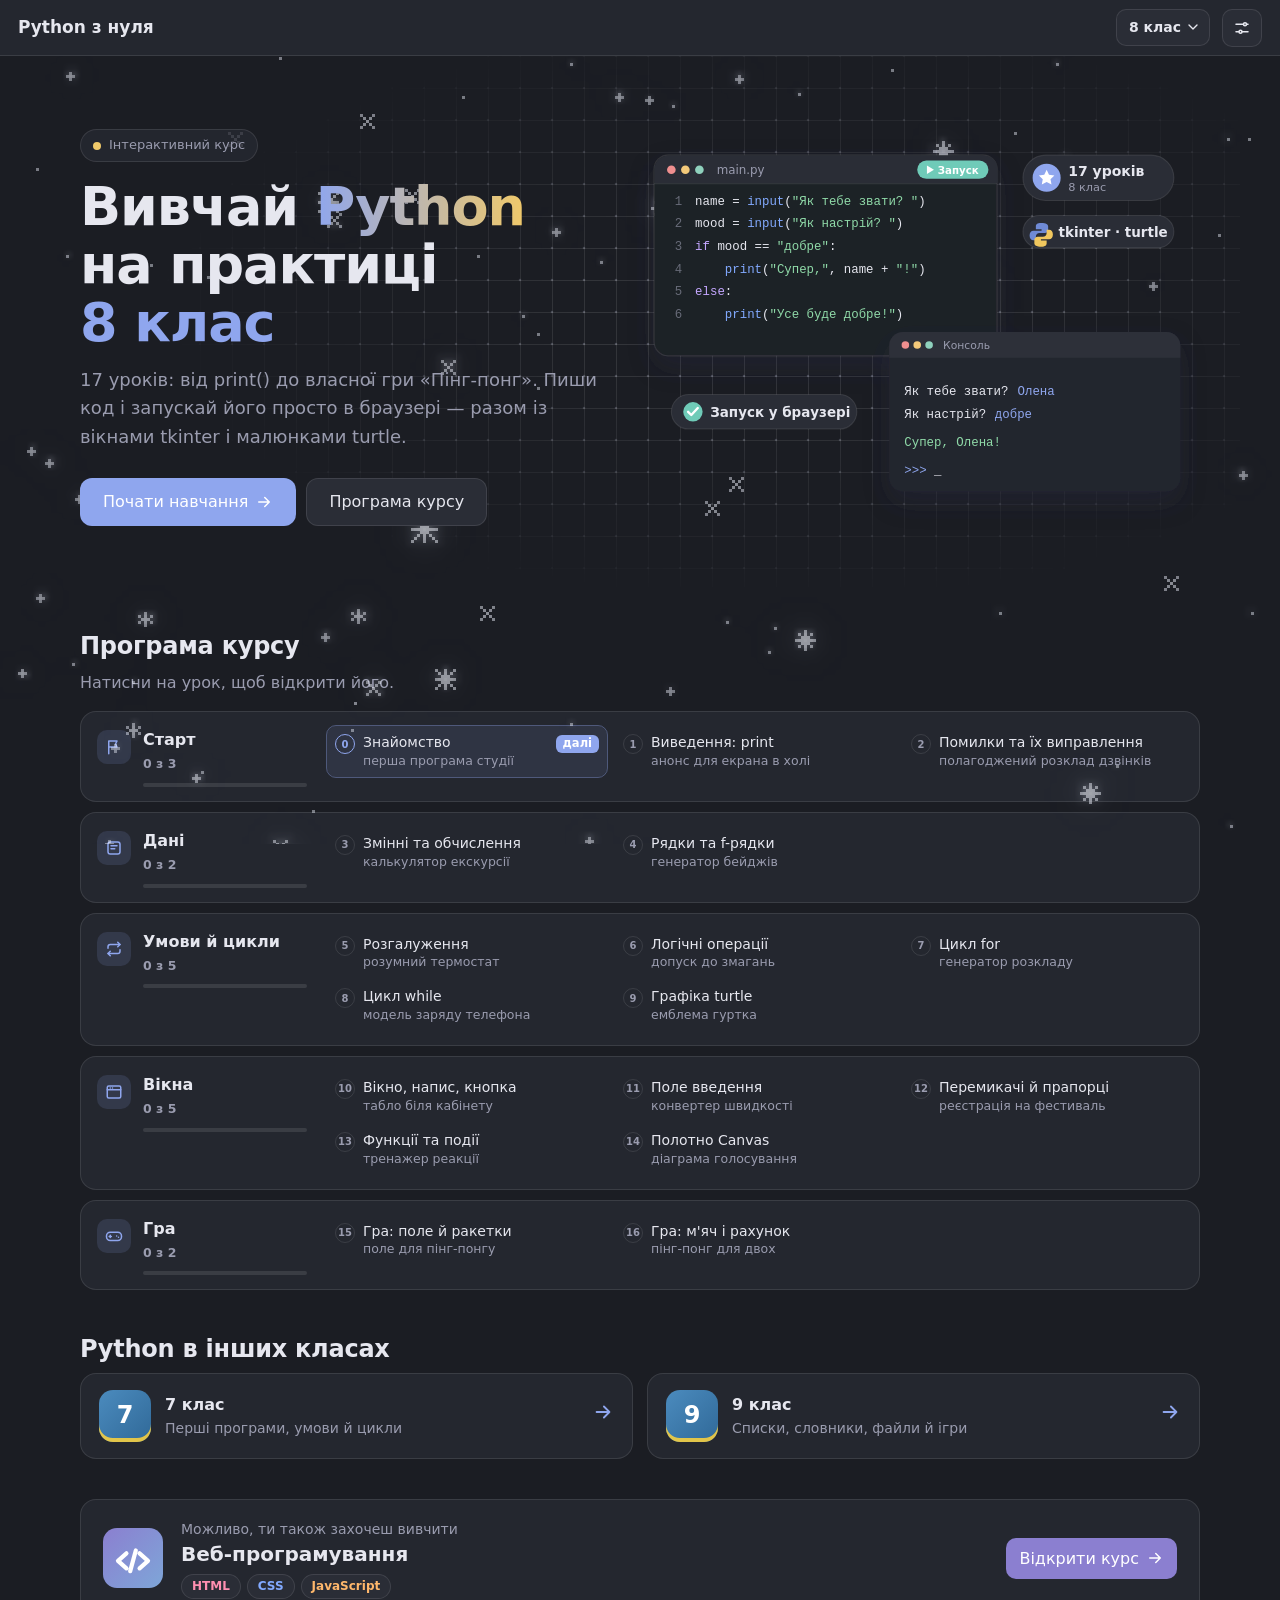
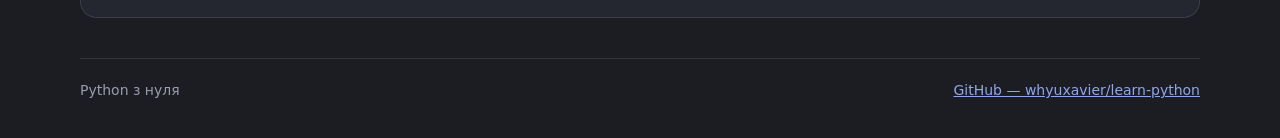
==== commit 84767631: "Клас у заголовку головної Co-Authored-By: Claude Opus 5.5 <noreply@anthropic.com> Claude-Session: ht" ====
--- a/index.html
+++ b/index.html
@@ -76,8 +76,8 @@
 <div class="hm">
  <section class="hero" aria-labelledby="hh">
   <div>
-   <div class="hbd"><span class="gbd"><b>8</b> клас</span><span class="ebd"><i></i>Інтерактивний курс</span></div>
-   <h2 id="hh">Вивчай <span>Python</span> на практиці</h2>
+   <span class="ebd"><i></i>Інтерактивний курс</span>
+   <h2 id="hh">Вивчай <span>Python</span> на практиці<span class="hcl">8 клас</span></h2>
    <p class="ld">17 уроків: від print() до власної гри «Пінг-понг». Пиши код і запускай його просто в браузері — разом із вікнами tkinter і малюнками turtle.</p>
    <div class="cta">
     <button class="btn pr lg" id="start"><span id="startTx">Почати навчання</span><svg viewBox="0 0 24 24"><path d="M5 12h14M13 6l6 6-6 6"/></svg></button>
--- a/style.css
+++ b/style.css
@@ -270,7 +270,7 @@
 .hm{max-width:1160px;margin:0 auto;padding:0 20px 32px}
 .hero{position:relative;isolation:isolate;display:grid;grid-template-columns:minmax(0,1fr) minmax(0,1.08fr);gap:40px;align-items:center;padding:56px 0 44px}
 .hero::before{content:"";position:absolute;inset:0 -40px;z-index:-1;background-image:linear-gradient(var(--bd) 1px,transparent 1px),linear-gradient(90deg,var(--bd) 1px,transparent 1px),radial-gradient(var(--sb) 1.4px,transparent 1.6px);background-size:32px 32px,32px 32px,32px 32px;background-position:0 0,0 0,-16px -16px;-webkit-mask-image:radial-gradient(ellipse 70% 75% at 62% 48%,#000 25%,transparent 75%);mask-image:radial-gradient(ellipse 70% 75% at 62% 48%,#000 25%,transparent 75%)}
-.hbd{display:flex;flex-wrap:wrap;align-items:center;gap:10px}.gbd{display:inline-flex;align-items:baseline;gap:6px;padding:6px 18px 7px;border-radius:14px;background:var(--ac);color:#fff;font-size:20px;font-weight:600;box-shadow:0 6px 18px color-mix(in srgb,var(--ac) 35%,transparent)}.gbd b{font-size:30px;line-height:1}
+.hero h2 .hcl{display:block;background:none;-webkit-background-clip:border-box;background-clip:border-box;color:var(--ac)}
 .ebd{display:inline-flex;align-items:center;gap:8px;font-size:13px;padding:5px 12px;border-radius:999px;background:var(--sf);border:1px solid var(--bd);color:var(--mu)}
 .ebd i{width:8px;height:8px;border-radius:50%;background:var(--gold)}
 .hero h2{font-size:clamp(32px,4.6vw,54px);line-height:1.07;letter-spacing:-.02em;margin:16px 0 14px}
